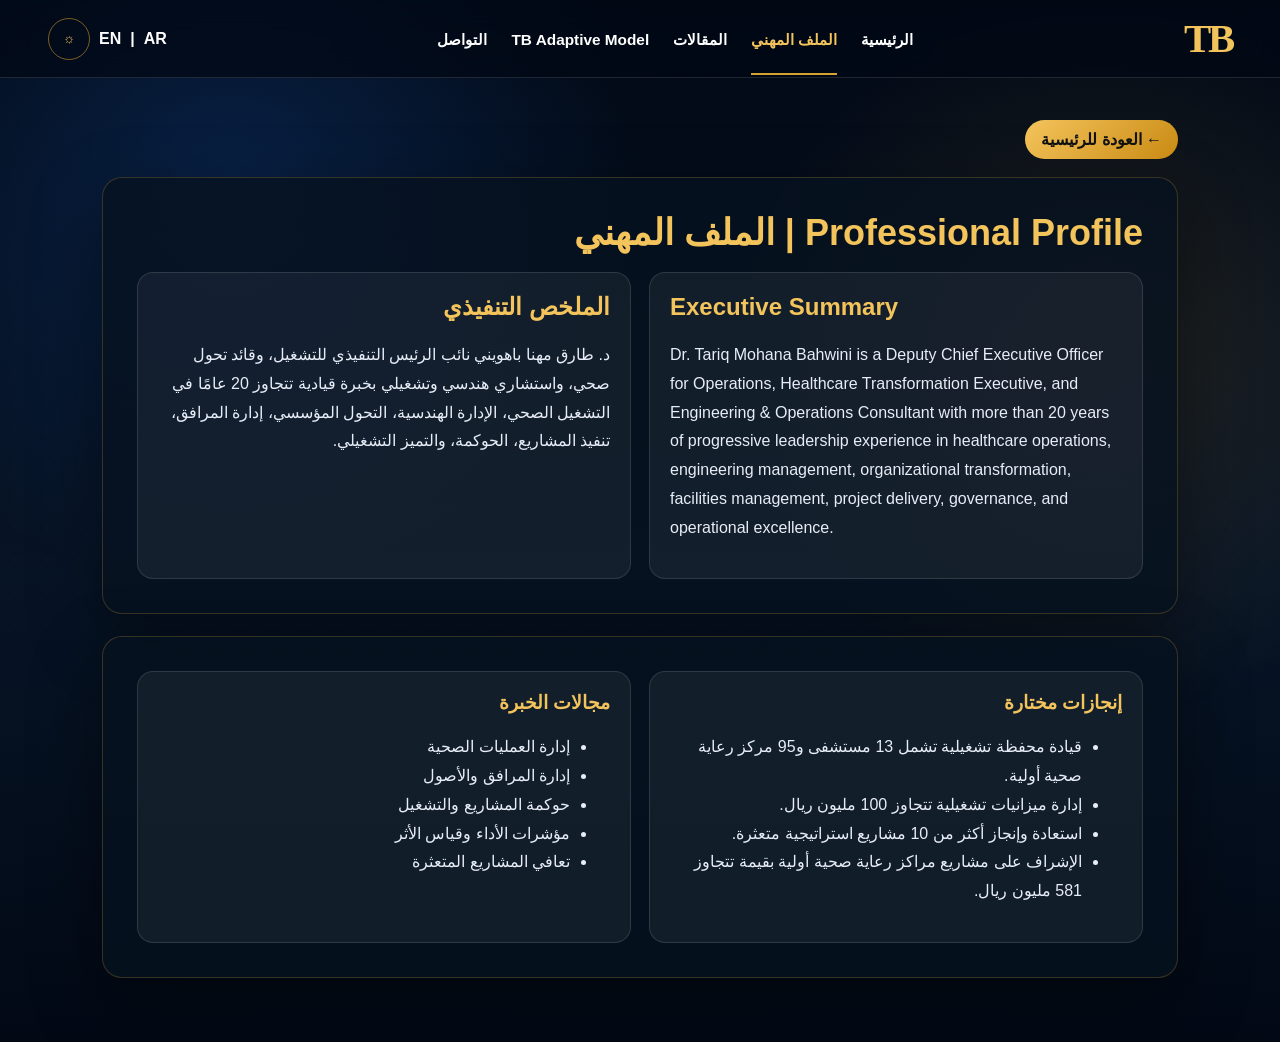
==== about.html @ a779ac72 "Add files via upload" ====
<!DOCTYPE html><html lang="ar" dir="rtl"><head><meta charset="UTF-8"/><meta name="viewport" content="width=device-width, initial-scale=1.0"/><title>Professional Profile | Dr. Tariq Bahwini</title><link rel="stylesheet" href="styles.css"/></head><body><main class="site-shell">
<header class="navbar">
  <a class="logo" href="index.html">TB</a>
  <button class="menu-btn" aria-label="Open Menu">☰</button>
  <nav class="nav-links"><a href="index.html">الرئيسية</a><a class="active" href="about.html">الملف المهني</a><a href="articles.html">المقالات</a><a href="tb-model.html">TB Adaptive Model</a><a href="contact.html">التواصل</a></nav>
  <div class="lang"><span>AR</span><span>|</span><span>EN</span><button>☼</button></div>
</header><section class="inner-page"><a class="back" href="index.html">← العودة للرئيسية</a><div class="inner-card"><h1>Professional Profile | الملف المهني</h1><div class="inner-grid"><div class="info-box" dir="ltr"><h2>Executive Summary</h2><p>Dr. Tariq Mohana Bahwini is a Deputy Chief Executive Officer for Operations, Healthcare Transformation Executive, and Engineering & Operations Consultant with more than 20 years of progressive leadership experience in healthcare operations, engineering management, organizational transformation, facilities management, project delivery, governance, and operational excellence.</p></div><div class="info-box"><h2>الملخص التنفيذي</h2><p>د. طارق مهنا باهويني نائب الرئيس التنفيذي للتشغيل، وقائد تحول صحي، واستشاري هندسي وتشغيلي بخبرة قيادية تتجاوز 20 عامًا في التشغيل الصحي، الإدارة الهندسية، التحول المؤسسي، إدارة المرافق، تنفيذ المشاريع، الحوكمة، والتميز التشغيلي.</p></div></div></div><div class="inner-card"><div class="inner-grid"><div class="info-box"><h3>إنجازات مختارة</h3><ul><li>قيادة محفظة تشغيلية تشمل 13 مستشفى و95 مركز رعاية صحية أولية.</li><li>إدارة ميزانيات تشغيلية تتجاوز 100 مليون ريال.</li><li>استعادة وإنجاز أكثر من 10 مشاريع استراتيجية متعثرة.</li><li>الإشراف على مشاريع مراكز رعاية صحية أولية بقيمة تتجاوز 581 مليون ريال.</li></ul></div><div class="info-box"><h3>مجالات الخبرة</h3><ul><li>إدارة العمليات الصحية</li><li>إدارة المرافق والأصول</li><li>حوكمة المشاريع والتشغيل</li><li>مؤشرات الأداء وقياس الأثر</li><li>تعافي المشاريع المتعثرة</li></ul></div></div></div></section></main><script src="script.js"></script></body></html>
---- styles.css ----
/* themulis.com — Executive homepage + full TB Adaptive Model page | Arabic font: Jannat */
:root{--bg:#020915;--bg2:#071426;--panel:rgba(7,18,32,.80);--panel2:rgba(255,255,255,.055);--gold:#d9a32f;--gold2:#f4c45c;--blue:#0d47a1;--blue2:#2b7cff;--text:#f5f7fb;--muted:#c6d0df;--line:rgba(255,255,255,.12);--goldline:rgba(217,163,47,.55);--shadow:0 24px 70px rgba(0,0,0,.42)}
*{box-sizing:border-box}html{scroll-behavior:smooth}body{margin:0;background:var(--bg);color:var(--text);font-family:"Jannat","Janna LT","Tajawal","Noto Kufi Arabic","Segoe UI",Tahoma,Arial,sans-serif;overflow-x:hidden}a{text-decoration:none;color:inherit}
.site-shell{min-height:100vh;background:radial-gradient(circle at 18% 18%,rgba(21,91,190,.26),transparent 30%),radial-gradient(circle at 86% 34%,rgba(217,163,47,.13),transparent 28%),linear-gradient(180deg,#020915 0%,#071426 55%,#020915 100%);position:relative}.site-shell:before{content:"";position:absolute;inset:0;pointer-events:none;background-image:radial-gradient(rgba(217,163,47,.12) 1px,transparent 1px);background-size:32px 32px;mask-image:linear-gradient(to bottom,transparent 0%,black 55%,transparent 100%);opacity:.45}
.navbar{position:relative;z-index:10;min-height:78px;padding:0 48px;display:grid;grid-template-columns:auto 1fr auto;align-items:center;gap:28px;border-bottom:1px solid var(--line);background:rgba(2,9,21,.72);backdrop-filter:blur(16px)}.logo{color:var(--gold2);font-family:Georgia,"Times New Roman",serif;font-size:2.55rem;font-weight:900;letter-spacing:-.08em}.nav-links{display:flex;justify-content:center;align-items:center;gap:24px}.nav-links a{color:#fff;font-weight:700;font-size:.96rem;padding:28px 0 24px;border-bottom:2px solid transparent}.nav-links a.active,.nav-links a:hover{color:var(--gold2);border-bottom-color:var(--gold)}.lang{display:flex;align-items:center;gap:9px;color:#fff;font-weight:800}.lang button{width:42px;height:42px;border-radius:50%;border:1px solid var(--goldline);color:var(--gold2);background:transparent}.menu-btn{display:none}
.hero{position:relative;z-index:2;max-width:1200px;margin:0 auto;padding:36px 28px 18px;display:grid;grid-template-columns:1fr .9fr;gap:40px;align-items:center;min-height:520px}.hello{display:inline-flex;align-items:center;gap:18px;color:var(--gold2);font-weight:800;margin:0 0 20px}.hello:after{content:"";display:inline-block;width:62px;height:2px;background:var(--gold)}.hero h1{margin:0;color:#fff;font-size:clamp(2rem,3.1vw,3.35rem);line-height:1.28;letter-spacing:-.03em;font-weight:900}.hero h1 span{color:var(--gold2)}.hero-text{max-width:620px;margin:24px 0 0;color:#e9eef7;line-height:1.9;font-size:1.03rem}.hero-actions{display:flex;gap:18px;flex-wrap:wrap;margin-top:34px}.btn{min-height:58px;padding:0 28px;border-radius:999px;display:inline-flex;align-items:center;justify-content:center;gap:14px;font-weight:900}.btn.primary{background:linear-gradient(135deg,#f4c45c,#c98a13);color:#121212;box-shadow:0 18px 42px rgba(217,163,47,.32)}.btn.secondary{border:1px solid var(--gold);background:rgba(0,0,0,.16)}
.portrait-area{position:relative;min-height:500px;display:grid;place-items:center}.orbit{position:absolute;border-radius:50%;pointer-events:none}.orbit-one{width:430px;height:430px;border:3px solid transparent;border-right-color:var(--gold);border-top-color:rgba(217,163,47,.45);transform:rotate(-25deg);filter:drop-shadow(0 0 14px rgba(217,163,47,.5))}.orbit-two{width:370px;height:370px;border:3px solid transparent;border-left-color:var(--blue2);border-bottom-color:rgba(43,124,255,.45);transform:rotate(18deg)}.portrait-card{position:relative;z-index:2;width:380px;height:500px;display:flex;justify-content:center;align-items:flex-end;overflow:hidden}.portrait-card img{max-width:100%;max-height:100%;object-fit:contain;object-position:center bottom;filter:drop-shadow(0 28px 34px rgba(0,0,0,.45))}.portrait-fallback{display:none;width:260px;height:260px;border-radius:50%;border:1px solid var(--goldline);place-items:center;font-family:Georgia,serif;font-size:6rem;color:var(--gold2);background:rgba(255,255,255,.06)}.no-image .portrait-fallback{display:grid}
.stats{position:relative;z-index:3;max-width:1100px;margin:-4px auto 40px;display:grid;grid-template-columns:repeat(4,1fr);gap:0;border:1px solid rgba(255,255,255,.18);border-radius:18px;background:rgba(9,20,35,.78);box-shadow:var(--shadow);overflow:hidden}.stats article{min-height:102px;display:grid;grid-template-columns:50px auto;align-items:center;gap:10px;padding:20px 24px;border-left:1px solid rgba(255,255,255,.12)}.stats article:last-child{border-left:none}.stat-icon{grid-row:span 2;color:var(--gold2);font-size:1.7rem}.stats strong{color:var(--gold2);font-size:2.2rem;line-height:1}.stats p{margin:0;color:#fff;font-size:.9rem}
.section-title{position:relative;z-index:2;text-align:center;padding:26px 20px 18px}.section-title p{color:var(--gold2);font-weight:900;margin:0;display:inline-flex;align-items:center;gap:14px}.section-title p:before,.section-title p:after{content:"";width:34px;height:1px;background:var(--gold)}.section-title h2{margin:14px 0 0;font-size:clamp(1.55rem,2.2vw,2.25rem)}.cards{position:relative;z-index:2;max-width:1100px;margin:0 auto;padding:0 20px 36px;display:grid;grid-template-columns:repeat(4,1fr);gap:18px}.card{min-height:270px;padding:28px 24px;border-radius:16px;background:linear-gradient(145deg,rgba(255,255,255,.06),rgba(255,255,255,.025));border:1px solid rgba(217,163,47,.25);box-shadow:0 18px 48px rgba(0,0,0,.24);transition:.25s ease}.card:hover{transform:translateY(-6px);border-color:var(--gold)}.card-icon{width:72px;height:72px;border-radius:50%;margin:0 auto 22px;display:grid;place-items:center;background:linear-gradient(145deg,#073d99,#0a1b39);color:#fff;font-size:1.8rem;box-shadow:0 10px 24px rgba(0,0,0,.28)}.card-icon.tb{color:var(--gold2);font-family:Georgia,serif;font-weight:900}.card h3{margin:0 0 14px;text-align:center;color:#fff;font-size:1.22rem}.card p{color:#dfe7f2;line-height:1.9;text-align:center;margin:0 0 22px;font-size:.95rem}.card b{color:var(--gold2);display:block;text-align:center}
.quote{position:relative;z-index:2;max-width:1100px;margin:0 auto 38px;padding:26px 34px;border:1px solid var(--gold);border-radius:18px;background:rgba(255,255,255,.045);display:flex;align-items:center;gap:28px}.quote span{color:var(--gold2);font-size:5rem;font-family:Georgia,serif;line-height:1}.quote p{margin:0;font-size:1.3rem;line-height:1.8}
.footer{position:relative;z-index:2;max-width:1100px;margin:0 auto;padding:34px 20px 26px;border-top:1px solid var(--line);display:grid;grid-template-columns:1.2fr 1fr 1fr 1.2fr;gap:34px}.footer-logo{color:var(--gold2);font-family:Georgia,serif;font-size:3rem;font-weight:900;margin-bottom:16px}.footer p,.footer a{color:#dfe7f2;line-height:1.8;display:block;margin:8px 0}.footer h4{margin:0 0 14px;color:#fff}.copyright{position:relative;z-index:2;max-width:1100px;margin:0 auto;padding:18px 20px 28px;text-align:center;border-top:1px solid rgba(255,255,255,.08);color:var(--muted)}
.inner-page{max-width:1120px;margin:0 auto;padding:42px 22px;position:relative;z-index:2}.inner-card{background:var(--panel);border:1px solid rgba(217,163,47,.23);border-radius:20px;padding:34px;box-shadow:var(--shadow);margin-bottom:22px}.inner-card h1{margin:0 0 18px;color:var(--gold2);font-size:2.25rem}.inner-grid{display:grid;grid-template-columns:1fr 1fr;gap:18px}.info-box{background:var(--panel2);border:1px solid rgba(255,255,255,.12);border-radius:16px;padding:20px}.info-box h2,.info-box h3{margin-top:0;color:var(--gold2)}.info-box p,.info-box li{color:#e7edf7;line-height:1.8}.back{display:inline-flex;padding:10px 16px;border-radius:999px;color:#111;background:linear-gradient(135deg,#f4c45c,#c98a13);font-weight:900;margin-bottom:18px}.process{display:grid;grid-template-columns:repeat(5,1fr);gap:12px;margin-top:20px}.process article{background:var(--panel2);border:1px solid rgba(217,163,47,.22);border-radius:16px;padding:16px;text-align:center}.process strong{width:46px;height:46px;display:grid;place-items:center;margin:0 auto 12px;border-radius:50%;color:#111;background:linear-gradient(135deg,#f4c45c,#c98a13)}.article-list{display:grid;grid-template-columns:repeat(3,1fr);gap:18px}.article-list .info-box small{color:var(--gold2);font-weight:900}.badges{display:flex;flex-wrap:wrap;gap:10px}.badge{border:1px solid rgba(217,163,47,.32);border-radius:999px;padding:8px 12px;background:rgba(255,255,255,.05);color:#fff;font-weight:800}
@media(max-width:980px){.navbar{padding:0 20px;grid-template-columns:auto auto}.menu-btn{display:block;border:1px solid var(--line);background:rgba(255,255,255,.05);color:#fff;border-radius:10px;padding:9px 12px;font-size:1.2rem}.nav-links{display:none;position:absolute;top:78px;left:16px;right:16px;background:rgba(2,9,21,.96);border:1px solid var(--line);border-radius:16px;padding:14px}.nav-links.open{display:grid;gap:4px}.nav-links a{padding:14px}.lang{display:none}.hero{grid-template-columns:1fr;text-align:center;padding-top:34px}.hello{justify-content:center}.hero-actions{justify-content:center}.portrait-area{min-height:390px}.portrait-card{width:310px;height:390px}.orbit-one{width:330px;height:330px}.orbit-two{width:285px;height:285px}.stats{grid-template-columns:1fr 1fr;margin:10px 20px 30px}.cards{grid-template-columns:1fr 1fr}.footer{grid-template-columns:1fr 1fr}.inner-grid,.process,.article-list{grid-template-columns:1fr}}
@media(max-width:600px){.hero h1{font-size:2rem}.stats,.cards,.footer{grid-template-columns:1fr}.stats article{border-left:0;border-bottom:1px solid rgba(255,255,255,.12)}.stats article:last-child{border-bottom:0}.quote{margin:0 20px 30px;padding:22px;display:block;text-align:center}.quote span{font-size:3.5rem}.quote p{font-size:1.05rem}.inner-card{padding:22px}}
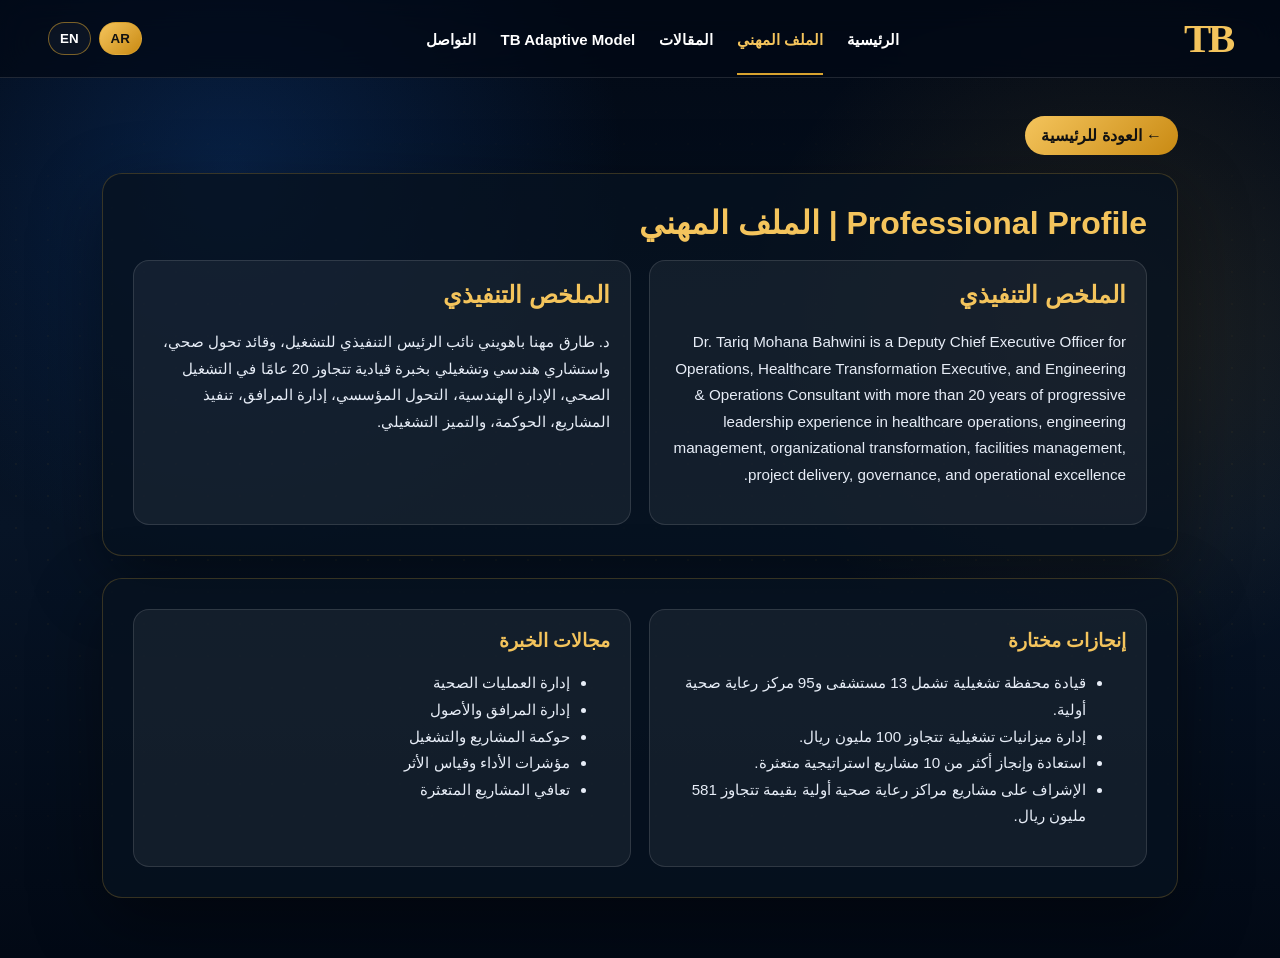
==== commit a825882a: "Add files via upload" ====
--- a/about.html
+++ b/about.html
@@ -2,6 +2,6 @@
 <header class="navbar">
   <a class="logo" href="index.html">TB</a>
   <button class="menu-btn" aria-label="Open Menu">☰</button>
-  <nav class="nav-links"><a href="index.html">الرئيسية</a><a class="active" href="about.html">الملف المهني</a><a href="articles.html">المقالات</a><a href="tb-model.html">TB Adaptive Model</a><a href="contact.html">التواصل</a></nav>
-  <div class="lang"><span>AR</span><span>|</span><span>EN</span><button>☼</button></div>
-</header><section class="inner-page"><a class="back" href="index.html">← العودة للرئيسية</a><div class="inner-card"><h1>Professional Profile | الملف المهني</h1><div class="inner-grid"><div class="info-box" dir="ltr"><h2>Executive Summary</h2><p>Dr. Tariq Mohana Bahwini is a Deputy Chief Executive Officer for Operations, Healthcare Transformation Executive, and Engineering & Operations Consultant with more than 20 years of progressive leadership experience in healthcare operations, engineering management, organizational transformation, facilities management, project delivery, governance, and operational excellence.</p></div><div class="info-box"><h2>الملخص التنفيذي</h2><p>د. طارق مهنا باهويني نائب الرئيس التنفيذي للتشغيل، وقائد تحول صحي، واستشاري هندسي وتشغيلي بخبرة قيادية تتجاوز 20 عامًا في التشغيل الصحي، الإدارة الهندسية، التحول المؤسسي، إدارة المرافق، تنفيذ المشاريع، الحوكمة، والتميز التشغيلي.</p></div></div></div><div class="inner-card"><div class="inner-grid"><div class="info-box"><h3>إنجازات مختارة</h3><ul><li>قيادة محفظة تشغيلية تشمل 13 مستشفى و95 مركز رعاية صحية أولية.</li><li>إدارة ميزانيات تشغيلية تتجاوز 100 مليون ريال.</li><li>استعادة وإنجاز أكثر من 10 مشاريع استراتيجية متعثرة.</li><li>الإشراف على مشاريع مراكز رعاية صحية أولية بقيمة تتجاوز 581 مليون ريال.</li></ul></div><div class="info-box"><h3>مجالات الخبرة</h3><ul><li>إدارة العمليات الصحية</li><li>إدارة المرافق والأصول</li><li>حوكمة المشاريع والتشغيل</li><li>مؤشرات الأداء وقياس الأثر</li><li>تعافي المشاريع المتعثرة</li></ul></div></div></div></section></main><script src="script.js"></script></body></html>+  <nav class="nav-links"><a  href="index.html" data-i18n="navHome"></a><a class=active href="about.html" data-i18n="navProfile"></a><a  href="articles.html" data-i18n="navArticles"></a><a  href="tb-model.html" data-i18n="navModel"></a><a  href="contact.html" data-i18n="navContact"></a></nav>
+  <div class="lang"><button data-lang-btn="ar">AR</button><button data-lang-btn="en">EN</button></div>
+</header><section class="inner-page"><a class="back" href="index.html" data-i18n="back"></a><div class="inner-card"><h1 data-i18n="profH1"></h1><div class="inner-grid"><div class="info-box"><h2 data-i18n="execSummary"></h2><p data-i18n="execEn"></p></div><div class="info-box"><h2 data-i18n="execSummary"></h2><p data-i18n="execAr"></p></div></div></div><div class="inner-card"><div class="inner-grid"><div class="info-box"><h3 data-i18n="achievements"></h3><ul data-i18n="achList"></ul></div><div class="info-box"><h3 data-i18n="expertise"></h3><ul data-i18n="expList"></ul></div></div></div></section></main><script src="script.js"></script></body></html>
--- a/styles.css
+++ b/styles.css
@@ -1,14 +1,96 @@
-/* themulis.com — Executive homepage + full TB Adaptive Model page | Arabic font: Jannat */
-:root{--bg:#020915;--bg2:#071426;--panel:rgba(7,18,32,.80);--panel2:rgba(255,255,255,.055);--gold:#d9a32f;--gold2:#f4c45c;--blue:#0d47a1;--blue2:#2b7cff;--text:#f5f7fb;--muted:#c6d0df;--line:rgba(255,255,255,.12);--goldline:rgba(217,163,47,.55);--shadow:0 24px 70px rgba(0,0,0,.42)}
-*{box-sizing:border-box}html{scroll-behavior:smooth}body{margin:0;background:var(--bg);color:var(--text);font-family:"Jannat","Janna LT","Tajawal","Noto Kufi Arabic","Segoe UI",Tahoma,Arial,sans-serif;overflow-x:hidden}a{text-decoration:none;color:inherit}
-.site-shell{min-height:100vh;background:radial-gradient(circle at 18% 18%,rgba(21,91,190,.26),transparent 30%),radial-gradient(circle at 86% 34%,rgba(217,163,47,.13),transparent 28%),linear-gradient(180deg,#020915 0%,#071426 55%,#020915 100%);position:relative}.site-shell:before{content:"";position:absolute;inset:0;pointer-events:none;background-image:radial-gradient(rgba(217,163,47,.12) 1px,transparent 1px);background-size:32px 32px;mask-image:linear-gradient(to bottom,transparent 0%,black 55%,transparent 100%);opacity:.45}
-.navbar{position:relative;z-index:10;min-height:78px;padding:0 48px;display:grid;grid-template-columns:auto 1fr auto;align-items:center;gap:28px;border-bottom:1px solid var(--line);background:rgba(2,9,21,.72);backdrop-filter:blur(16px)}.logo{color:var(--gold2);font-family:Georgia,"Times New Roman",serif;font-size:2.55rem;font-weight:900;letter-spacing:-.08em}.nav-links{display:flex;justify-content:center;align-items:center;gap:24px}.nav-links a{color:#fff;font-weight:700;font-size:.96rem;padding:28px 0 24px;border-bottom:2px solid transparent}.nav-links a.active,.nav-links a:hover{color:var(--gold2);border-bottom-color:var(--gold)}.lang{display:flex;align-items:center;gap:9px;color:#fff;font-weight:800}.lang button{width:42px;height:42px;border-radius:50%;border:1px solid var(--goldline);color:var(--gold2);background:transparent}.menu-btn{display:none}
-.hero{position:relative;z-index:2;max-width:1200px;margin:0 auto;padding:36px 28px 18px;display:grid;grid-template-columns:1fr .9fr;gap:40px;align-items:center;min-height:520px}.hello{display:inline-flex;align-items:center;gap:18px;color:var(--gold2);font-weight:800;margin:0 0 20px}.hello:after{content:"";display:inline-block;width:62px;height:2px;background:var(--gold)}.hero h1{margin:0;color:#fff;font-size:clamp(2rem,3.1vw,3.35rem);line-height:1.28;letter-spacing:-.03em;font-weight:900}.hero h1 span{color:var(--gold2)}.hero-text{max-width:620px;margin:24px 0 0;color:#e9eef7;line-height:1.9;font-size:1.03rem}.hero-actions{display:flex;gap:18px;flex-wrap:wrap;margin-top:34px}.btn{min-height:58px;padding:0 28px;border-radius:999px;display:inline-flex;align-items:center;justify-content:center;gap:14px;font-weight:900}.btn.primary{background:linear-gradient(135deg,#f4c45c,#c98a13);color:#121212;box-shadow:0 18px 42px rgba(217,163,47,.32)}.btn.secondary{border:1px solid var(--gold);background:rgba(0,0,0,.16)}
-.portrait-area{position:relative;min-height:500px;display:grid;place-items:center}.orbit{position:absolute;border-radius:50%;pointer-events:none}.orbit-one{width:430px;height:430px;border:3px solid transparent;border-right-color:var(--gold);border-top-color:rgba(217,163,47,.45);transform:rotate(-25deg);filter:drop-shadow(0 0 14px rgba(217,163,47,.5))}.orbit-two{width:370px;height:370px;border:3px solid transparent;border-left-color:var(--blue2);border-bottom-color:rgba(43,124,255,.45);transform:rotate(18deg)}.portrait-card{position:relative;z-index:2;width:380px;height:500px;display:flex;justify-content:center;align-items:flex-end;overflow:hidden}.portrait-card img{max-width:100%;max-height:100%;object-fit:contain;object-position:center bottom;filter:drop-shadow(0 28px 34px rgba(0,0,0,.45))}.portrait-fallback{display:none;width:260px;height:260px;border-radius:50%;border:1px solid var(--goldline);place-items:center;font-family:Georgia,serif;font-size:6rem;color:var(--gold2);background:rgba(255,255,255,.06)}.no-image .portrait-fallback{display:grid}
-.stats{position:relative;z-index:3;max-width:1100px;margin:-4px auto 40px;display:grid;grid-template-columns:repeat(4,1fr);gap:0;border:1px solid rgba(255,255,255,.18);border-radius:18px;background:rgba(9,20,35,.78);box-shadow:var(--shadow);overflow:hidden}.stats article{min-height:102px;display:grid;grid-template-columns:50px auto;align-items:center;gap:10px;padding:20px 24px;border-left:1px solid rgba(255,255,255,.12)}.stats article:last-child{border-left:none}.stat-icon{grid-row:span 2;color:var(--gold2);font-size:1.7rem}.stats strong{color:var(--gold2);font-size:2.2rem;line-height:1}.stats p{margin:0;color:#fff;font-size:.9rem}
-.section-title{position:relative;z-index:2;text-align:center;padding:26px 20px 18px}.section-title p{color:var(--gold2);font-weight:900;margin:0;display:inline-flex;align-items:center;gap:14px}.section-title p:before,.section-title p:after{content:"";width:34px;height:1px;background:var(--gold)}.section-title h2{margin:14px 0 0;font-size:clamp(1.55rem,2.2vw,2.25rem)}.cards{position:relative;z-index:2;max-width:1100px;margin:0 auto;padding:0 20px 36px;display:grid;grid-template-columns:repeat(4,1fr);gap:18px}.card{min-height:270px;padding:28px 24px;border-radius:16px;background:linear-gradient(145deg,rgba(255,255,255,.06),rgba(255,255,255,.025));border:1px solid rgba(217,163,47,.25);box-shadow:0 18px 48px rgba(0,0,0,.24);transition:.25s ease}.card:hover{transform:translateY(-6px);border-color:var(--gold)}.card-icon{width:72px;height:72px;border-radius:50%;margin:0 auto 22px;display:grid;place-items:center;background:linear-gradient(145deg,#073d99,#0a1b39);color:#fff;font-size:1.8rem;box-shadow:0 10px 24px rgba(0,0,0,.28)}.card-icon.tb{color:var(--gold2);font-family:Georgia,serif;font-weight:900}.card h3{margin:0 0 14px;text-align:center;color:#fff;font-size:1.22rem}.card p{color:#dfe7f2;line-height:1.9;text-align:center;margin:0 0 22px;font-size:.95rem}.card b{color:var(--gold2);display:block;text-align:center}
-.quote{position:relative;z-index:2;max-width:1100px;margin:0 auto 38px;padding:26px 34px;border:1px solid var(--gold);border-radius:18px;background:rgba(255,255,255,.045);display:flex;align-items:center;gap:28px}.quote span{color:var(--gold2);font-size:5rem;font-family:Georgia,serif;line-height:1}.quote p{margin:0;font-size:1.3rem;line-height:1.8}
-.footer{position:relative;z-index:2;max-width:1100px;margin:0 auto;padding:34px 20px 26px;border-top:1px solid var(--line);display:grid;grid-template-columns:1.2fr 1fr 1fr 1.2fr;gap:34px}.footer-logo{color:var(--gold2);font-family:Georgia,serif;font-size:3rem;font-weight:900;margin-bottom:16px}.footer p,.footer a{color:#dfe7f2;line-height:1.8;display:block;margin:8px 0}.footer h4{margin:0 0 14px;color:#fff}.copyright{position:relative;z-index:2;max-width:1100px;margin:0 auto;padding:18px 20px 28px;text-align:center;border-top:1px solid rgba(255,255,255,.08);color:var(--muted)}
-.inner-page{max-width:1120px;margin:0 auto;padding:42px 22px;position:relative;z-index:2}.inner-card{background:var(--panel);border:1px solid rgba(217,163,47,.23);border-radius:20px;padding:34px;box-shadow:var(--shadow);margin-bottom:22px}.inner-card h1{margin:0 0 18px;color:var(--gold2);font-size:2.25rem}.inner-grid{display:grid;grid-template-columns:1fr 1fr;gap:18px}.info-box{background:var(--panel2);border:1px solid rgba(255,255,255,.12);border-radius:16px;padding:20px}.info-box h2,.info-box h3{margin-top:0;color:var(--gold2)}.info-box p,.info-box li{color:#e7edf7;line-height:1.8}.back{display:inline-flex;padding:10px 16px;border-radius:999px;color:#111;background:linear-gradient(135deg,#f4c45c,#c98a13);font-weight:900;margin-bottom:18px}.process{display:grid;grid-template-columns:repeat(5,1fr);gap:12px;margin-top:20px}.process article{background:var(--panel2);border:1px solid rgba(217,163,47,.22);border-radius:16px;padding:16px;text-align:center}.process strong{width:46px;height:46px;display:grid;place-items:center;margin:0 auto 12px;border-radius:50%;color:#111;background:linear-gradient(135deg,#f4c45c,#c98a13)}.article-list{display:grid;grid-template-columns:repeat(3,1fr);gap:18px}.article-list .info-box small{color:var(--gold2);font-weight:900}.badges{display:flex;flex-wrap:wrap;gap:10px}.badge{border:1px solid rgba(217,163,47,.32);border-radius:999px;padding:8px 12px;background:rgba(255,255,255,.05);color:#fff;font-weight:800}
-@media(max-width:980px){.navbar{padding:0 20px;grid-template-columns:auto auto}.menu-btn{display:block;border:1px solid var(--line);background:rgba(255,255,255,.05);color:#fff;border-radius:10px;padding:9px 12px;font-size:1.2rem}.nav-links{display:none;position:absolute;top:78px;left:16px;right:16px;background:rgba(2,9,21,.96);border:1px solid var(--line);border-radius:16px;padding:14px}.nav-links.open{display:grid;gap:4px}.nav-links a{padding:14px}.lang{display:none}.hero{grid-template-columns:1fr;text-align:center;padding-top:34px}.hello{justify-content:center}.hero-actions{justify-content:center}.portrait-area{min-height:390px}.portrait-card{width:310px;height:390px}.orbit-one{width:330px;height:330px}.orbit-two{width:285px;height:285px}.stats{grid-template-columns:1fr 1fr;margin:10px 20px 30px}.cards{grid-template-columns:1fr 1fr}.footer{grid-template-columns:1fr 1fr}.inner-grid,.process,.article-list{grid-template-columns:1fr}}
-@media(max-width:600px){.hero h1{font-size:2rem}.stats,.cards,.footer{grid-template-columns:1fr}.stats article{border-left:0;border-bottom:1px solid rgba(255,255,255,.12)}.stats article:last-child{border-bottom:0}.quote{margin:0 20px 30px;padding:22px;display:block;text-align:center}.quote span{font-size:3.5rem}.quote p{font-size:1.05rem}.inner-card{padding:22px}}
+/* themulis.com — Bilingual Executive Website | Arabic font preference: Jannat */
+:root{
+  --bg:#020915;--bg2:#071426;--panel:rgba(7,18,32,.80);--panel2:rgba(255,255,255,.055);
+  --gold:#d9a32f;--gold2:#f4c45c;--blue:#0d47a1;--blue2:#2b7cff;
+  --text:#f5f7fb;--muted:#c6d0df;--line:rgba(255,255,255,.12);
+  --goldline:rgba(217,163,47,.55);--shadow:0 24px 70px rgba(0,0,0,.42);
+}
+*{box-sizing:border-box}
+html{scroll-behavior:smooth}
+body{
+  margin:0;background:var(--bg);color:var(--text);
+  font-family:"Jannat","Janna LT","Tajawal","Noto Kufi Arabic","Segoe UI",Tahoma,Arial,sans-serif;
+  overflow-x:hidden;
+}
+html[lang="en"] body{font-family:"Inter","Segoe UI",Arial,sans-serif}
+html[dir="ltr"] .rtl-only{display:none}
+html[dir="rtl"] .ltr-only{display:none}
+a{text-decoration:none;color:inherit}
+.site-shell{
+  min-height:100vh;
+  background:
+    radial-gradient(circle at 18% 18%,rgba(21,91,190,.26),transparent 30%),
+    radial-gradient(circle at 86% 34%,rgba(217,163,47,.13),transparent 28%),
+    linear-gradient(180deg,#020915 0%,#071426 55%,#020915 100%);
+  position:relative;
+}
+.site-shell:before{
+  content:"";position:absolute;inset:0;pointer-events:none;
+  background-image:radial-gradient(rgba(217,163,47,.12) 1px,transparent 1px);
+  background-size:32px 32px;mask-image:linear-gradient(to bottom,transparent 0%,black 55%,transparent 100%);opacity:.45
+}
+.navbar{
+  position:relative;z-index:10;min-height:78px;padding:0 48px;display:grid;
+  grid-template-columns:auto 1fr auto;align-items:center;gap:28px;border-bottom:1px solid var(--line);
+  background:rgba(2,9,21,.72);backdrop-filter:blur(16px)
+}
+.logo{color:var(--gold2);font-family:Georgia,"Times New Roman",serif;font-size:2.55rem;font-weight:900;letter-spacing:-.08em}
+.nav-links{display:flex;justify-content:center;align-items:center;gap:24px}
+.nav-links a{color:#fff;font-weight:700;font-size:.94rem;padding:28px 0 24px;border-bottom:2px solid transparent}
+.nav-links a.active,.nav-links a:hover{color:var(--gold2);border-bottom-color:var(--gold)}
+.lang{display:flex;align-items:center;gap:8px;color:#fff;font-weight:900}
+.lang button{
+  border:1px solid var(--goldline);background:rgba(255,255,255,.04);color:#fff;border-radius:999px;
+  padding:8px 11px;cursor:pointer;font-weight:900
+}
+.lang button.active{background:linear-gradient(135deg,#f4c45c,#c98a13);color:#111}
+.menu-btn{display:none}
+.hero{
+  position:relative;z-index:2;max-width:1200px;margin:0 auto;padding:34px 28px 16px;
+  display:grid;grid-template-columns:1fr .9fr;gap:38px;align-items:center;min-height:500px
+}
+.hello{display:inline-flex;align-items:center;gap:18px;color:var(--gold2);font-weight:800;margin:0 0 18px}
+.hello:after{content:"";display:inline-block;width:62px;height:2px;background:var(--gold)}
+.hero h1{margin:0;color:#fff;font-size:clamp(1.65rem,2.25vw,2.55rem);line-height:1.35;letter-spacing:-.02em;font-weight:900}
+.hero h1 span{color:var(--gold2)}
+.hero-text{max-width:620px;margin:20px 0 0;color:#e9eef7;line-height:1.85;font-size:.98rem}
+.hero-actions{display:flex;gap:16px;flex-wrap:wrap;margin-top:28px}
+.btn{min-height:52px;padding:0 24px;border-radius:999px;display:inline-flex;align-items:center;justify-content:center;gap:12px;font-weight:900}
+.btn.primary{background:linear-gradient(135deg,#f4c45c,#c98a13);color:#121212;box-shadow:0 18px 42px rgba(217,163,47,.32)}
+.btn.secondary{border:1px solid var(--gold);background:rgba(0,0,0,.16)}
+.portrait-area{position:relative;min-height:470px;display:grid;place-items:center;isolation:isolate}
+.portrait-area:before{
+  content:"";position:absolute;width:430px;height:430px;border-radius:50%;
+  background:radial-gradient(circle,rgba(43,124,255,.28) 0%,rgba(217,163,47,.16) 45%,transparent 75%);
+  filter:blur(34px);z-index:-3
+}
+.orbit{position:absolute;border-radius:50%;pointer-events:none}
+.orbit-one{width:405px;height:405px;border:3px solid transparent;border-right-color:var(--gold);border-top-color:rgba(217,163,47,.45);transform:rotate(-25deg);filter:drop-shadow(0 0 14px rgba(217,163,47,.5))}
+.orbit-two{width:350px;height:350px;border:3px solid transparent;border-left-color:var(--blue2);border-bottom-color:rgba(43,124,255,.45);transform:rotate(18deg)}
+.portrait-card{position:relative;z-index:2;width:360px;height:470px;display:flex;justify-content:center;align-items:flex-end;overflow:visible}
+.portrait-card:after{
+  content:"";position:absolute;bottom:20px;width:72%;height:18px;background:rgba(0,0,0,.45);filter:blur(16px);border-radius:50%;z-index:-1
+}
+.portrait-card img{max-width:100%;max-height:100%;object-fit:contain;object-position:center bottom;filter:drop-shadow(0 28px 34px rgba(0,0,0,.45))}
+.portrait-fallback{display:none;width:250px;height:250px;border-radius:50%;border:1px solid var(--goldline);place-items:center;font-family:Georgia,serif;font-size:6rem;color:var(--gold2);background:rgba(255,255,255,.06)}
+.no-image .portrait-fallback{display:grid}
+.stats{position:relative;z-index:3;max-width:1100px;margin:-4px auto 34px;display:grid;grid-template-columns:repeat(4,1fr);gap:0;border:1px solid rgba(255,255,255,.18);border-radius:18px;background:rgba(9,20,35,.78);box-shadow:var(--shadow);overflow:hidden}
+.stats article{min-height:94px;display:grid;grid-template-columns:48px auto;align-items:center;gap:10px;padding:18px 22px;border-inline-start:1px solid rgba(255,255,255,.12)}
+.stats article:first-child{border-inline-start:none}.stat-icon{grid-row:span 2;color:var(--gold2);font-size:1.55rem}.stats strong{color:var(--gold2);font-size:2rem;line-height:1}.stats p{margin:0;color:#fff;font-size:.86rem}
+.section-title{position:relative;z-index:2;text-align:center;padding:20px 20px 16px}.section-title p{color:var(--gold2);font-weight:900;margin:0;display:inline-flex;align-items:center;gap:14px}.section-title p:before,.section-title p:after{content:"";width:34px;height:1px;background:var(--gold)}.section-title h2{margin:12px 0 0;font-size:clamp(1.35rem,1.85vw,1.9rem)}
+.cards{position:relative;z-index:2;max-width:1100px;margin:0 auto;padding:0 20px 32px;display:grid;grid-template-columns:repeat(4,1fr);gap:16px}
+.card{min-height:238px;padding:22px 20px;border-radius:16px;background:linear-gradient(145deg,rgba(255,255,255,.06),rgba(255,255,255,.025));border:1px solid rgba(217,163,47,.25);box-shadow:0 18px 48px rgba(0,0,0,.24);transition:.25s ease}
+.card:hover{transform:translateY(-5px);border-color:var(--gold)}
+.card-icon{width:62px;height:62px;border-radius:50%;margin:0 auto 18px;display:grid;place-items:center;background:linear-gradient(145deg,#073d99,#0a1b39);color:#fff;font-size:1.55rem;box-shadow:0 10px 24px rgba(0,0,0,.28)}
+.card-icon.tb{color:var(--gold2);font-family:Georgia,serif;font-weight:900}
+.card h3{margin:0 0 12px;text-align:center;color:#fff;font-size:1.08rem}
+.card p{color:#dfe7f2;line-height:1.75;text-align:center;margin:0 0 18px;font-size:.88rem}
+.card b{color:var(--gold2);display:block;text-align:center;font-size:.9rem}
+.quote{position:relative;z-index:2;max-width:1100px;margin:0 auto 34px;padding:22px 30px;border:1px solid var(--gold);border-radius:18px;background:rgba(255,255,255,.045);display:flex;align-items:center;gap:24px}.quote span{color:var(--gold2);font-size:4rem;font-family:Georgia,serif;line-height:1}.quote p{margin:0;font-size:1.1rem;line-height:1.75}
+.footer{position:relative;z-index:2;max-width:1100px;margin:0 auto;padding:30px 20px 24px;border-top:1px solid var(--line);display:grid;grid-template-columns:1.2fr 1fr 1fr 1.2fr;gap:30px}.footer-logo{color:var(--gold2);font-family:Georgia,serif;font-size:2.6rem;font-weight:900;margin-bottom:14px}.footer p,.footer a{color:#dfe7f2;line-height:1.75;display:block;margin:7px 0;font-size:.92rem}.footer h4{margin:0 0 12px;color:#fff}.copyright{position:relative;z-index:2;max-width:1100px;margin:0 auto;padding:16px 20px 26px;text-align:center;border-top:1px solid rgba(255,255,255,.08);color:var(--muted);font-size:.9rem}
+.inner-page{max-width:1120px;margin:0 auto;padding:38px 22px;position:relative;z-index:2}.inner-card{background:var(--panel);border:1px solid rgba(217,163,47,.23);border-radius:20px;padding:30px;box-shadow:var(--shadow);margin-bottom:22px}.inner-card h1{margin:0 0 18px;color:var(--gold2);font-size:2rem}
+.inner-grid{display:grid;grid-template-columns:1fr 1fr;gap:18px}.info-box{background:var(--panel2);border:1px solid rgba(255,255,255,.12);border-radius:16px;padding:20px}.info-box h2,.info-box h3{margin-top:0;color:var(--gold2)}.info-box p,.info-box li{color:#e7edf7;line-height:1.75;font-size:.95rem}.back{display:inline-flex;padding:10px 16px;border-radius:999px;color:#111;background:linear-gradient(135deg,#f4c45c,#c98a13);font-weight:900;margin-bottom:18px}
+.process{display:grid;grid-template-columns:repeat(5,1fr);gap:12px;margin-top:20px}.process article{background:var(--panel2);border:1px solid rgba(217,163,47,.22);border-radius:16px;padding:16px;text-align:center}.process strong{width:46px;height:46px;display:grid;place-items:center;margin:0 auto 12px;border-radius:50%;color:#111;background:linear-gradient(135deg,#f4c45c,#c98a13)}
+.article-list{display:grid;grid-template-columns:repeat(3,1fr);gap:18px}.article-list .info-box small{color:var(--gold2);font-weight:900}.badges{display:flex;flex-wrap:wrap;gap:10px}.badge{border:1px solid rgba(217,163,47,.32);border-radius:999px;padding:8px 12px;background:rgba(255,255,255,.05);color:#fff;font-weight:800}
+@media(max-width:980px){.navbar{padding:0 20px;grid-template-columns:auto auto}.menu-btn{display:block;border:1px solid var(--line);background:rgba(255,255,255,.05);color:#fff;border-radius:10px;padding:9px 12px;font-size:1.2rem}.nav-links{display:none;position:absolute;top:78px;left:16px;right:16px;background:rgba(2,9,21,.96);border:1px solid var(--line);border-radius:16px;padding:14px}.nav-links.open{display:grid;gap:4px}.nav-links a{padding:14px}.lang{position:absolute;inset-inline-end:74px}.hero{grid-template-columns:1fr;text-align:center;padding-top:30px}.hello{justify-content:center}.hero-actions{justify-content:center}.portrait-area{min-height:370px}.portrait-card{width:300px;height:370px}.orbit-one{width:315px;height:315px}.orbit-two{width:275px;height:275px}.stats{grid-template-columns:1fr 1fr;margin:10px 20px 30px}.cards{grid-template-columns:1fr 1fr}.footer{grid-template-columns:1fr 1fr}.inner-grid,.process,.article-list{grid-template-columns:1fr}}
+@media(max-width:600px){.hero h1{font-size:1.75rem}.hero-text{font-size:.92rem}.stats,.cards,.footer{grid-template-columns:1fr}.stats article{border-inline-start:0;border-bottom:1px solid rgba(255,255,255,.12)}.stats article:last-child{border-bottom:0}.quote{margin:0 20px 30px;padding:20px;display:block;text-align:center}.quote span{font-size:3rem}.quote p{font-size:1rem}.inner-card{padding:22px}.lang{display:none}}
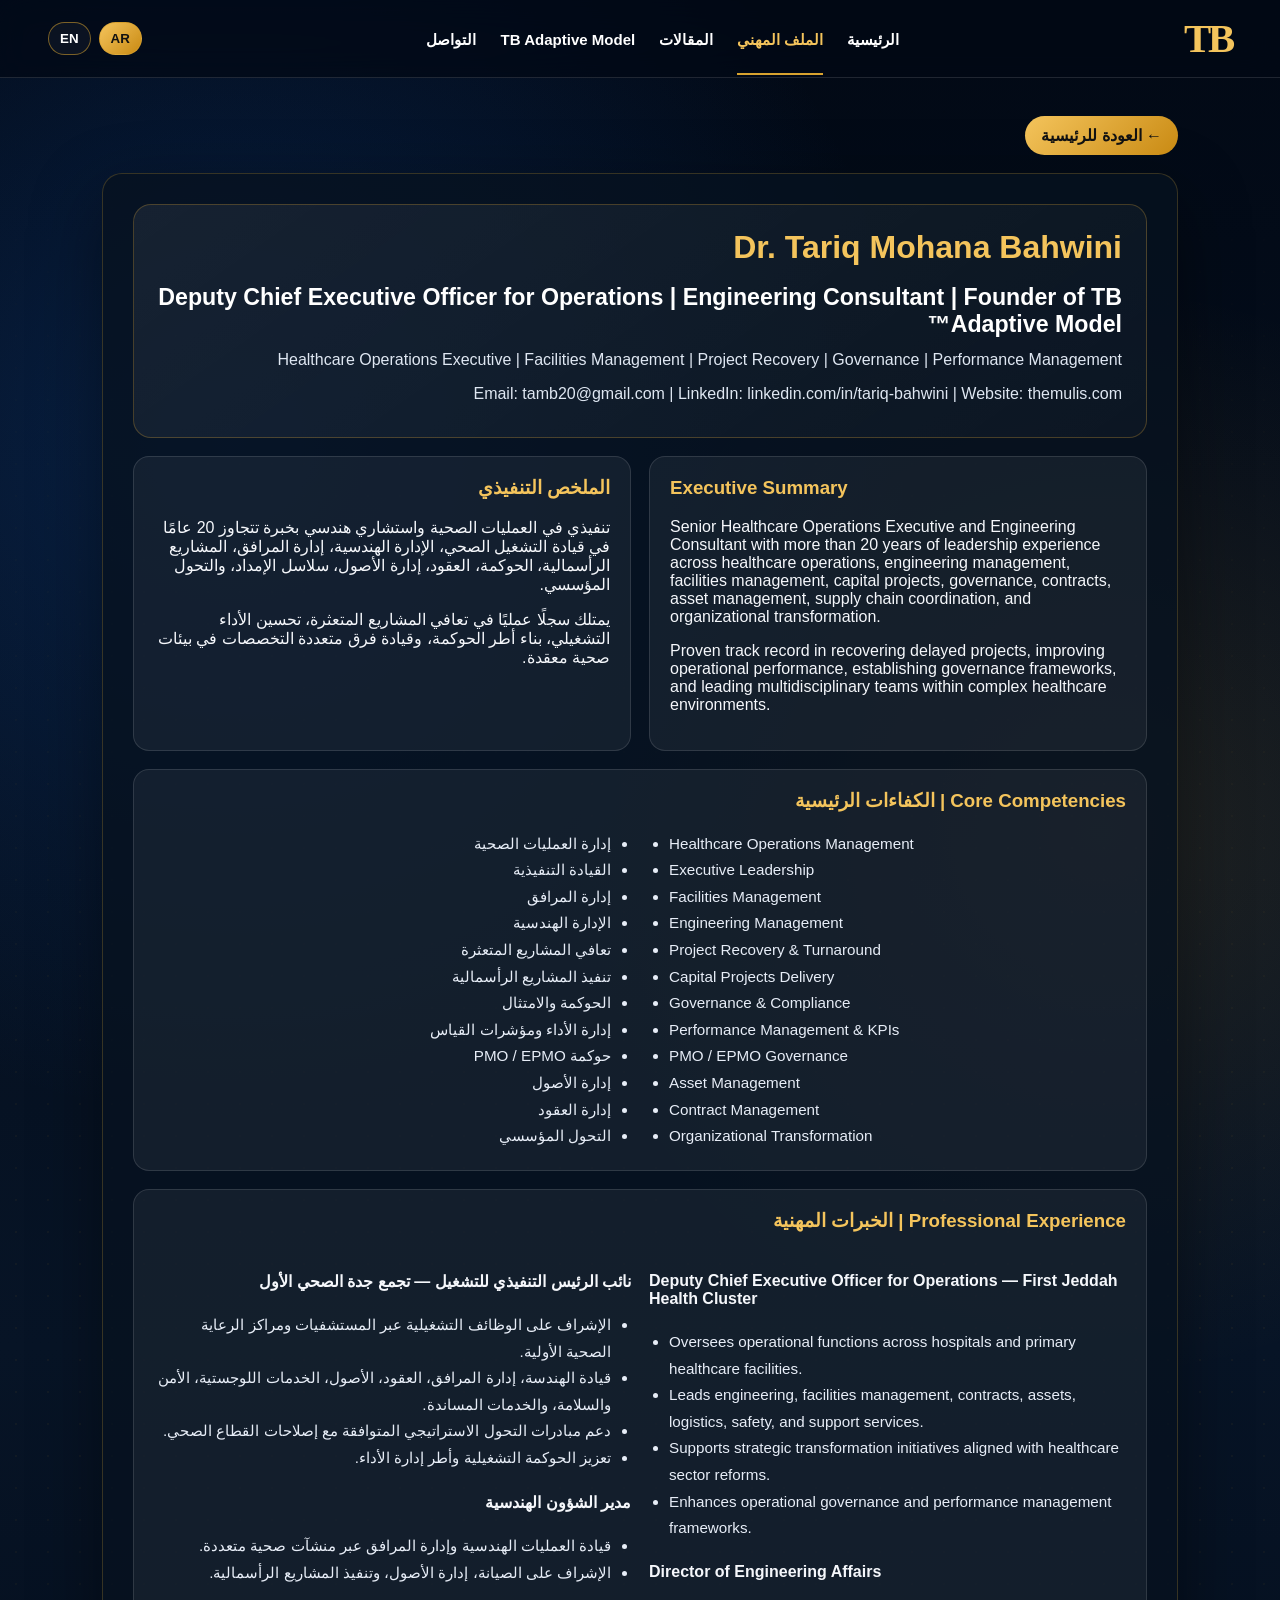
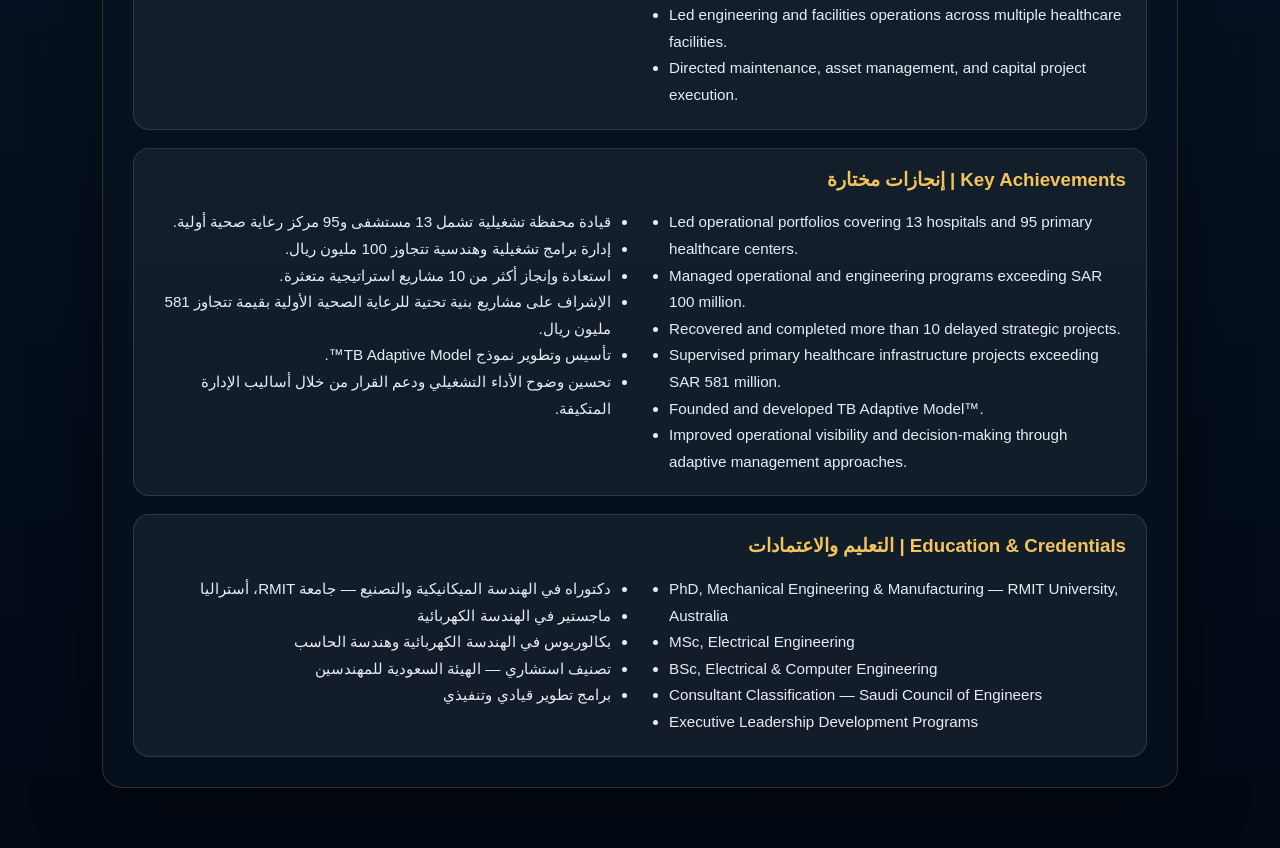
==== commit b125afeb: "Add files via upload" ====
--- a/about.html
+++ b/about.html
@@ -1,7 +1,163 @@
-<!DOCTYPE html><html lang="ar" dir="rtl"><head><meta charset="UTF-8"/><meta name="viewport" content="width=device-width, initial-scale=1.0"/><title>Professional Profile | Dr. Tariq Bahwini</title><link rel="stylesheet" href="styles.css"/></head><body><main class="site-shell">
+<!DOCTYPE html>
+<html lang="ar" dir="rtl">
+<head>
+  <meta charset="UTF-8"/>
+  <meta name="viewport" content="width=device-width, initial-scale=1.0"/>
+  <title>Professional Profile | Dr. Tariq Bahwini</title>
+  <link rel="stylesheet" href="styles.css"/>
+</head>
+<body>
+<main class="site-shell">
 <header class="navbar">
   <a class="logo" href="index.html">TB</a>
   <button class="menu-btn" aria-label="Open Menu">☰</button>
-  <nav class="nav-links"><a  href="index.html" data-i18n="navHome"></a><a class=active href="about.html" data-i18n="navProfile"></a><a  href="articles.html" data-i18n="navArticles"></a><a  href="tb-model.html" data-i18n="navModel"></a><a  href="contact.html" data-i18n="navContact"></a></nav>
+  <nav class="nav-links">
+    <a href="index.html" data-i18n="navHome"></a>
+    <a class="active" href="about.html" data-i18n="navProfile"></a>
+    <a href="articles.html" data-i18n="navArticles"></a>
+    <a href="tb-model.html" data-i18n="navModel"></a>
+    <a href="contact.html" data-i18n="navContact"></a>
+  </nav>
   <div class="lang"><button data-lang-btn="ar">AR</button><button data-lang-btn="en">EN</button></div>
-</header><section class="inner-page"><a class="back" href="index.html" data-i18n="back"></a><div class="inner-card"><h1 data-i18n="profH1"></h1><div class="inner-grid"><div class="info-box"><h2 data-i18n="execSummary"></h2><p data-i18n="execEn"></p></div><div class="info-box"><h2 data-i18n="execSummary"></h2><p data-i18n="execAr"></p></div></div></div><div class="inner-card"><div class="inner-grid"><div class="info-box"><h3 data-i18n="achievements"></h3><ul data-i18n="achList"></ul></div><div class="info-box"><h3 data-i18n="expertise"></h3><ul data-i18n="expList"></ul></div></div></div></section></main><script src="script.js"></script></body></html>+</header>
+
+<section class="inner-page">
+  <a class="back" href="index.html" data-i18n="back"></a>
+
+  <div class="inner-card ats-profile">
+    <div class="ats-header">
+      <h1>Dr. Tariq Mohana Bahwini</h1>
+      <h2>Deputy Chief Executive Officer for Operations | Engineering Consultant | Founder of TB Adaptive Model™</h2>
+      <p>Healthcare Operations Executive | Facilities Management | Project Recovery | Governance | Performance Management</p>
+      <p>Email: <a href="mailto:tamb20@gmail.com">tamb20@gmail.com</a> | LinkedIn: <a href="https://www.linkedin.com/in/tariq-bahwini" target="_blank">linkedin.com/in/tariq-bahwini</a> | Website: <a href="https://themulis.com">themulis.com</a></p>
+    </div>
+
+    <div class="ats-columns">
+      <section class="ats-section" dir="ltr">
+        <h3>Executive Summary</h3>
+        <p>Senior Healthcare Operations Executive and Engineering Consultant with more than 20 years of leadership experience across healthcare operations, engineering management, facilities management, capital projects, governance, contracts, asset management, supply chain coordination, and organizational transformation.</p>
+        <p>Proven track record in recovering delayed projects, improving operational performance, establishing governance frameworks, and leading multidisciplinary teams within complex healthcare environments.</p>
+      </section>
+
+      <section class="ats-section">
+        <h3>الملخص التنفيذي</h3>
+        <p>تنفيذي في العمليات الصحية واستشاري هندسي بخبرة تتجاوز 20 عامًا في قيادة التشغيل الصحي، الإدارة الهندسية، إدارة المرافق، المشاريع الرأسمالية، الحوكمة، العقود، إدارة الأصول، سلاسل الإمداد، والتحول المؤسسي.</p>
+        <p>يمتلك سجلًا عمليًا في تعافي المشاريع المتعثرة، تحسين الأداء التشغيلي، بناء أطر الحوكمة، وقيادة فرق متعددة التخصصات في بيئات صحية معقدة.</p>
+      </section>
+    </div>
+
+    <section class="ats-section">
+      <h3>Core Competencies | الكفاءات الرئيسية</h3>
+      <div class="ats-columns">
+        <ul dir="ltr">
+          <li>Healthcare Operations Management</li>
+          <li>Executive Leadership</li>
+          <li>Facilities Management</li>
+          <li>Engineering Management</li>
+          <li>Project Recovery & Turnaround</li>
+          <li>Capital Projects Delivery</li>
+          <li>Governance & Compliance</li>
+          <li>Performance Management & KPIs</li>
+          <li>PMO / EPMO Governance</li>
+          <li>Asset Management</li>
+          <li>Contract Management</li>
+          <li>Organizational Transformation</li>
+        </ul>
+        <ul>
+          <li>إدارة العمليات الصحية</li>
+          <li>القيادة التنفيذية</li>
+          <li>إدارة المرافق</li>
+          <li>الإدارة الهندسية</li>
+          <li>تعافي المشاريع المتعثرة</li>
+          <li>تنفيذ المشاريع الرأسمالية</li>
+          <li>الحوكمة والامتثال</li>
+          <li>إدارة الأداء ومؤشرات القياس</li>
+          <li>حوكمة PMO / EPMO</li>
+          <li>إدارة الأصول</li>
+          <li>إدارة العقود</li>
+          <li>التحول المؤسسي</li>
+        </ul>
+      </div>
+    </section>
+
+    <section class="ats-section">
+      <h3>Professional Experience | الخبرات المهنية</h3>
+      <div class="ats-columns">
+        <div dir="ltr">
+          <h4>Deputy Chief Executive Officer for Operations — First Jeddah Health Cluster</h4>
+          <ul>
+            <li>Oversees operational functions across hospitals and primary healthcare facilities.</li>
+            <li>Leads engineering, facilities management, contracts, assets, logistics, safety, and support services.</li>
+            <li>Supports strategic transformation initiatives aligned with healthcare sector reforms.</li>
+            <li>Enhances operational governance and performance management frameworks.</li>
+          </ul>
+          <h4>Director of Engineering Affairs</h4>
+          <ul>
+            <li>Led engineering and facilities operations across multiple healthcare facilities.</li>
+            <li>Directed maintenance, asset management, and capital project execution.</li>
+          </ul>
+        </div>
+        <div>
+          <h4>نائب الرئيس التنفيذي للتشغيل — تجمع جدة الصحي الأول</h4>
+          <ul>
+            <li>الإشراف على الوظائف التشغيلية عبر المستشفيات ومراكز الرعاية الصحية الأولية.</li>
+            <li>قيادة الهندسة، إدارة المرافق، العقود، الأصول، الخدمات اللوجستية، الأمن والسلامة، والخدمات المساندة.</li>
+            <li>دعم مبادرات التحول الاستراتيجي المتوافقة مع إصلاحات القطاع الصحي.</li>
+            <li>تعزيز الحوكمة التشغيلية وأطر إدارة الأداء.</li>
+          </ul>
+          <h4>مدير الشؤون الهندسية</h4>
+          <ul>
+            <li>قيادة العمليات الهندسية وإدارة المرافق عبر منشآت صحية متعددة.</li>
+            <li>الإشراف على الصيانة، إدارة الأصول، وتنفيذ المشاريع الرأسمالية.</li>
+          </ul>
+        </div>
+      </div>
+    </section>
+
+    <section class="ats-section">
+      <h3>Key Achievements | إنجازات مختارة</h3>
+      <div class="ats-columns">
+        <ul dir="ltr">
+          <li>Led operational portfolios covering 13 hospitals and 95 primary healthcare centers.</li>
+          <li>Managed operational and engineering programs exceeding SAR 100 million.</li>
+          <li>Recovered and completed more than 10 delayed strategic projects.</li>
+          <li>Supervised primary healthcare infrastructure projects exceeding SAR 581 million.</li>
+          <li>Founded and developed TB Adaptive Model™.</li>
+          <li>Improved operational visibility and decision-making through adaptive management approaches.</li>
+        </ul>
+        <ul>
+          <li>قيادة محفظة تشغيلية تشمل 13 مستشفى و95 مركز رعاية صحية أولية.</li>
+          <li>إدارة برامج تشغيلية وهندسية تتجاوز 100 مليون ريال.</li>
+          <li>استعادة وإنجاز أكثر من 10 مشاريع استراتيجية متعثرة.</li>
+          <li>الإشراف على مشاريع بنية تحتية للرعاية الصحية الأولية بقيمة تتجاوز 581 مليون ريال.</li>
+          <li>تأسيس وتطوير نموذج TB Adaptive Model™.</li>
+          <li>تحسين وضوح الأداء التشغيلي ودعم القرار من خلال أساليب الإدارة المتكيفة.</li>
+        </ul>
+      </div>
+    </section>
+
+    <section class="ats-section">
+      <h3>Education & Credentials | التعليم والاعتمادات</h3>
+      <div class="ats-columns">
+        <ul dir="ltr">
+          <li>PhD, Mechanical Engineering & Manufacturing — RMIT University, Australia</li>
+          <li>MSc, Electrical Engineering</li>
+          <li>BSc, Electrical & Computer Engineering</li>
+          <li>Consultant Classification — Saudi Council of Engineers</li>
+          <li>Executive Leadership Development Programs</li>
+        </ul>
+        <ul>
+          <li>دكتوراه في الهندسة الميكانيكية والتصنيع — جامعة RMIT، أستراليا</li>
+          <li>ماجستير في الهندسة الكهربائية</li>
+          <li>بكالوريوس في الهندسة الكهربائية وهندسة الحاسب</li>
+          <li>تصنيف استشاري — الهيئة السعودية للمهندسين</li>
+          <li>برامج تطوير قيادي وتنفيذي</li>
+        </ul>
+      </div>
+    </section>
+  </div>
+</section>
+</main>
+<script src="script.js"></script>
+</body>
+</html>
--- a/styles.css
+++ b/styles.css
@@ -94,3 +94,121 @@
 .article-list{display:grid;grid-template-columns:repeat(3,1fr);gap:18px}.article-list .info-box small{color:var(--gold2);font-weight:900}.badges{display:flex;flex-wrap:wrap;gap:10px}.badge{border:1px solid rgba(217,163,47,.32);border-radius:999px;padding:8px 12px;background:rgba(255,255,255,.05);color:#fff;font-weight:800}
 @media(max-width:980px){.navbar{padding:0 20px;grid-template-columns:auto auto}.menu-btn{display:block;border:1px solid var(--line);background:rgba(255,255,255,.05);color:#fff;border-radius:10px;padding:9px 12px;font-size:1.2rem}.nav-links{display:none;position:absolute;top:78px;left:16px;right:16px;background:rgba(2,9,21,.96);border:1px solid var(--line);border-radius:16px;padding:14px}.nav-links.open{display:grid;gap:4px}.nav-links a{padding:14px}.lang{position:absolute;inset-inline-end:74px}.hero{grid-template-columns:1fr;text-align:center;padding-top:30px}.hello{justify-content:center}.hero-actions{justify-content:center}.portrait-area{min-height:370px}.portrait-card{width:300px;height:370px}.orbit-one{width:315px;height:315px}.orbit-two{width:275px;height:275px}.stats{grid-template-columns:1fr 1fr;margin:10px 20px 30px}.cards{grid-template-columns:1fr 1fr}.footer{grid-template-columns:1fr 1fr}.inner-grid,.process,.article-list{grid-template-columns:1fr}}
 @media(max-width:600px){.hero h1{font-size:1.75rem}.hero-text{font-size:.92rem}.stats,.cards,.footer{grid-template-columns:1fr}.stats article{border-inline-start:0;border-bottom:1px solid rgba(255,255,255,.12)}.stats article:last-child{border-bottom:0}.quote{margin:0 20px 30px;padding:20px;display:block;text-align:center}.quote span{font-size:3rem}.quote p{font-size:1rem}.inner-card{padding:22px}.lang{display:none}}
+
+
+/* === Added: ATS-style professional profile + article system === */
+.ats-profile{
+  display:grid;
+  gap:18px;
+}
+.ats-header{
+  background:linear-gradient(145deg,rgba(255,255,255,.065),rgba(255,255,255,.025));
+  border:1px solid rgba(217,163,47,.28);
+  border-radius:18px;
+  padding:24px;
+}
+.ats-header h2{
+  margin:0 0 8px;
+  color:#fff;
+  font-size:1.45rem;
+}
+.ats-header p{
+  color:#dfe7f2;
+  line-height:1.75;
+  margin:.35rem 0;
+}
+.ats-section{
+  background:var(--panel2);
+  border:1px solid rgba(255,255,255,.12);
+  border-radius:16px;
+  padding:20px;
+}
+.ats-section h3{
+  color:var(--gold2);
+  margin-top:0;
+}
+.ats-columns{
+  display:grid;
+  grid-template-columns:1fr 1fr;
+  gap:18px;
+}
+.ats-section ul{
+  margin:0;
+  padding-inline-start:20px;
+}
+.ats-section li{
+  color:#e7edf7;
+  line-height:1.75;
+  font-size:.95rem;
+}
+.article-index{
+  display:grid;
+  grid-template-columns:repeat(3,1fr);
+  gap:18px;
+  margin-top:20px;
+}
+.article-card{
+  background:linear-gradient(145deg,rgba(255,255,255,.06),rgba(255,255,255,.025));
+  border:1px solid rgba(217,163,47,.25);
+  border-radius:18px;
+  padding:22px;
+  min-height:230px;
+  display:flex;
+  flex-direction:column;
+  justify-content:space-between;
+}
+.article-card small{
+  color:var(--gold2);
+  font-weight:900;
+}
+.article-card h3{
+  color:#fff;
+  margin:10px 0;
+}
+.article-card p{
+  color:#dfe7f2;
+  line-height:1.7;
+}
+.article-card a{
+  color:var(--gold2);
+  font-weight:900;
+}
+.article-meta{
+  color:var(--muted);
+  font-size:.92rem;
+  margin-bottom:18px;
+}
+.article-body{
+  max-width:900px;
+  margin:0 auto;
+}
+.article-body h1{
+  color:var(--gold2);
+  font-size:2.2rem;
+}
+.article-body h2{
+  color:var(--gold2);
+  margin-top:28px;
+}
+.article-body p,.article-body li{
+  color:#e7edf7;
+  line-height:1.9;
+  font-size:1rem;
+}
+.article-body blockquote{
+  border-inline-start:4px solid var(--gold);
+  margin:24px 0;
+  padding:16px 20px;
+  background:rgba(255,255,255,.045);
+  border-radius:12px;
+  color:#fff;
+}
+.article-actions{
+  display:flex;
+  gap:12px;
+  flex-wrap:wrap;
+  margin-top:28px;
+}
+@media(max-width:980px){
+  .ats-columns,.article-index{grid-template-columns:1fr}
+}
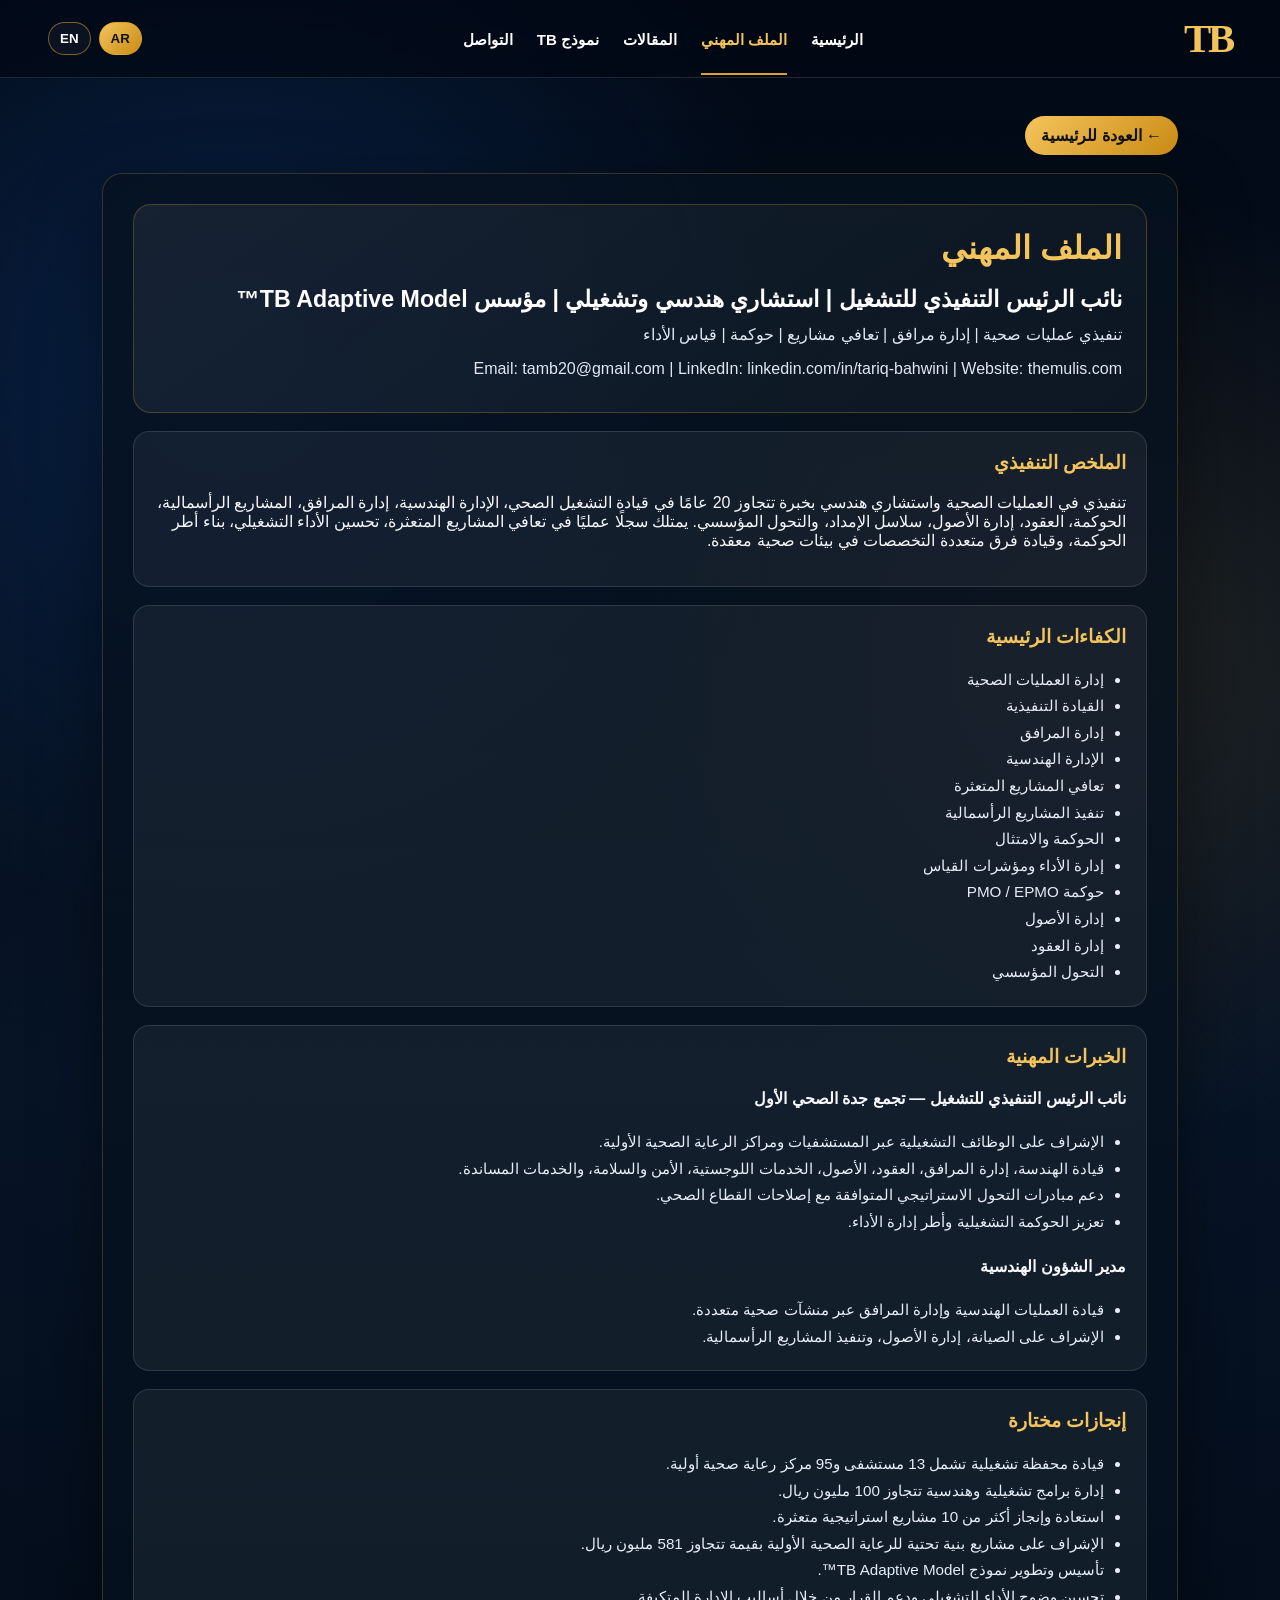
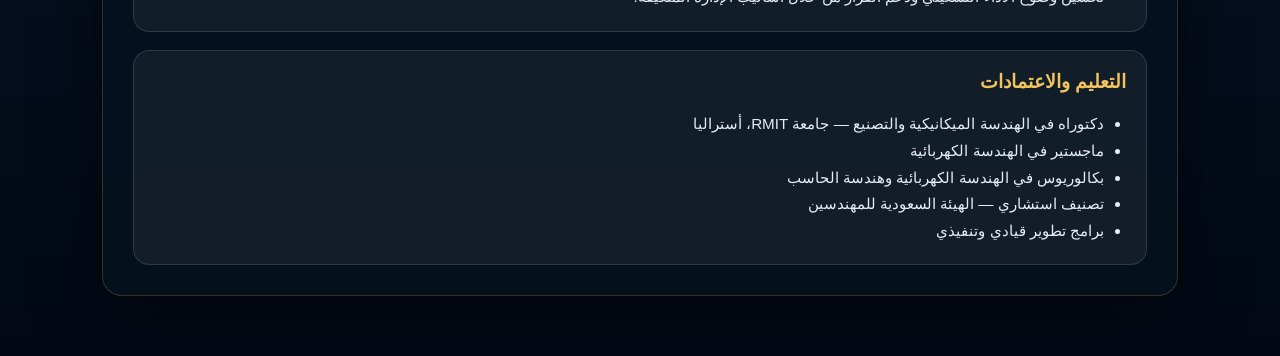
==== commit 0bcd0824: "Add files via upload" ====
--- a/about.html
+++ b/about.html
@@ -1,163 +1 @@
-<!DOCTYPE html>
-<html lang="ar" dir="rtl">
-<head>
-  <meta charset="UTF-8"/>
-  <meta name="viewport" content="width=device-width, initial-scale=1.0"/>
-  <title>Professional Profile | Dr. Tariq Bahwini</title>
-  <link rel="stylesheet" href="styles.css"/>
-</head>
-<body>
-<main class="site-shell">
-<header class="navbar">
-  <a class="logo" href="index.html">TB</a>
-  <button class="menu-btn" aria-label="Open Menu">☰</button>
-  <nav class="nav-links">
-    <a href="index.html" data-i18n="navHome"></a>
-    <a class="active" href="about.html" data-i18n="navProfile"></a>
-    <a href="articles.html" data-i18n="navArticles"></a>
-    <a href="tb-model.html" data-i18n="navModel"></a>
-    <a href="contact.html" data-i18n="navContact"></a>
-  </nav>
-  <div class="lang"><button data-lang-btn="ar">AR</button><button data-lang-btn="en">EN</button></div>
-</header>
-
-<section class="inner-page">
-  <a class="back" href="index.html" data-i18n="back"></a>
-
-  <div class="inner-card ats-profile">
-    <div class="ats-header">
-      <h1>Dr. Tariq Mohana Bahwini</h1>
-      <h2>Deputy Chief Executive Officer for Operations | Engineering Consultant | Founder of TB Adaptive Model™</h2>
-      <p>Healthcare Operations Executive | Facilities Management | Project Recovery | Governance | Performance Management</p>
-      <p>Email: <a href="mailto:tamb20@gmail.com">tamb20@gmail.com</a> | LinkedIn: <a href="https://www.linkedin.com/in/tariq-bahwini" target="_blank">linkedin.com/in/tariq-bahwini</a> | Website: <a href="https://themulis.com">themulis.com</a></p>
-    </div>
-
-    <div class="ats-columns">
-      <section class="ats-section" dir="ltr">
-        <h3>Executive Summary</h3>
-        <p>Senior Healthcare Operations Executive and Engineering Consultant with more than 20 years of leadership experience across healthcare operations, engineering management, facilities management, capital projects, governance, contracts, asset management, supply chain coordination, and organizational transformation.</p>
-        <p>Proven track record in recovering delayed projects, improving operational performance, establishing governance frameworks, and leading multidisciplinary teams within complex healthcare environments.</p>
-      </section>
-
-      <section class="ats-section">
-        <h3>الملخص التنفيذي</h3>
-        <p>تنفيذي في العمليات الصحية واستشاري هندسي بخبرة تتجاوز 20 عامًا في قيادة التشغيل الصحي، الإدارة الهندسية، إدارة المرافق، المشاريع الرأسمالية، الحوكمة، العقود، إدارة الأصول، سلاسل الإمداد، والتحول المؤسسي.</p>
-        <p>يمتلك سجلًا عمليًا في تعافي المشاريع المتعثرة، تحسين الأداء التشغيلي، بناء أطر الحوكمة، وقيادة فرق متعددة التخصصات في بيئات صحية معقدة.</p>
-      </section>
-    </div>
-
-    <section class="ats-section">
-      <h3>Core Competencies | الكفاءات الرئيسية</h3>
-      <div class="ats-columns">
-        <ul dir="ltr">
-          <li>Healthcare Operations Management</li>
-          <li>Executive Leadership</li>
-          <li>Facilities Management</li>
-          <li>Engineering Management</li>
-          <li>Project Recovery & Turnaround</li>
-          <li>Capital Projects Delivery</li>
-          <li>Governance & Compliance</li>
-          <li>Performance Management & KPIs</li>
-          <li>PMO / EPMO Governance</li>
-          <li>Asset Management</li>
-          <li>Contract Management</li>
-          <li>Organizational Transformation</li>
-        </ul>
-        <ul>
-          <li>إدارة العمليات الصحية</li>
-          <li>القيادة التنفيذية</li>
-          <li>إدارة المرافق</li>
-          <li>الإدارة الهندسية</li>
-          <li>تعافي المشاريع المتعثرة</li>
-          <li>تنفيذ المشاريع الرأسمالية</li>
-          <li>الحوكمة والامتثال</li>
-          <li>إدارة الأداء ومؤشرات القياس</li>
-          <li>حوكمة PMO / EPMO</li>
-          <li>إدارة الأصول</li>
-          <li>إدارة العقود</li>
-          <li>التحول المؤسسي</li>
-        </ul>
-      </div>
-    </section>
-
-    <section class="ats-section">
-      <h3>Professional Experience | الخبرات المهنية</h3>
-      <div class="ats-columns">
-        <div dir="ltr">
-          <h4>Deputy Chief Executive Officer for Operations — First Jeddah Health Cluster</h4>
-          <ul>
-            <li>Oversees operational functions across hospitals and primary healthcare facilities.</li>
-            <li>Leads engineering, facilities management, contracts, assets, logistics, safety, and support services.</li>
-            <li>Supports strategic transformation initiatives aligned with healthcare sector reforms.</li>
-            <li>Enhances operational governance and performance management frameworks.</li>
-          </ul>
-          <h4>Director of Engineering Affairs</h4>
-          <ul>
-            <li>Led engineering and facilities operations across multiple healthcare facilities.</li>
-            <li>Directed maintenance, asset management, and capital project execution.</li>
-          </ul>
-        </div>
-        <div>
-          <h4>نائب الرئيس التنفيذي للتشغيل — تجمع جدة الصحي الأول</h4>
-          <ul>
-            <li>الإشراف على الوظائف التشغيلية عبر المستشفيات ومراكز الرعاية الصحية الأولية.</li>
-            <li>قيادة الهندسة، إدارة المرافق، العقود، الأصول، الخدمات اللوجستية، الأمن والسلامة، والخدمات المساندة.</li>
-            <li>دعم مبادرات التحول الاستراتيجي المتوافقة مع إصلاحات القطاع الصحي.</li>
-            <li>تعزيز الحوكمة التشغيلية وأطر إدارة الأداء.</li>
-          </ul>
-          <h4>مدير الشؤون الهندسية</h4>
-          <ul>
-            <li>قيادة العمليات الهندسية وإدارة المرافق عبر منشآت صحية متعددة.</li>
-            <li>الإشراف على الصيانة، إدارة الأصول، وتنفيذ المشاريع الرأسمالية.</li>
-          </ul>
-        </div>
-      </div>
-    </section>
-
-    <section class="ats-section">
-      <h3>Key Achievements | إنجازات مختارة</h3>
-      <div class="ats-columns">
-        <ul dir="ltr">
-          <li>Led operational portfolios covering 13 hospitals and 95 primary healthcare centers.</li>
-          <li>Managed operational and engineering programs exceeding SAR 100 million.</li>
-          <li>Recovered and completed more than 10 delayed strategic projects.</li>
-          <li>Supervised primary healthcare infrastructure projects exceeding SAR 581 million.</li>
-          <li>Founded and developed TB Adaptive Model™.</li>
-          <li>Improved operational visibility and decision-making through adaptive management approaches.</li>
-        </ul>
-        <ul>
-          <li>قيادة محفظة تشغيلية تشمل 13 مستشفى و95 مركز رعاية صحية أولية.</li>
-          <li>إدارة برامج تشغيلية وهندسية تتجاوز 100 مليون ريال.</li>
-          <li>استعادة وإنجاز أكثر من 10 مشاريع استراتيجية متعثرة.</li>
-          <li>الإشراف على مشاريع بنية تحتية للرعاية الصحية الأولية بقيمة تتجاوز 581 مليون ريال.</li>
-          <li>تأسيس وتطوير نموذج TB Adaptive Model™.</li>
-          <li>تحسين وضوح الأداء التشغيلي ودعم القرار من خلال أساليب الإدارة المتكيفة.</li>
-        </ul>
-      </div>
-    </section>
-
-    <section class="ats-section">
-      <h3>Education & Credentials | التعليم والاعتمادات</h3>
-      <div class="ats-columns">
-        <ul dir="ltr">
-          <li>PhD, Mechanical Engineering & Manufacturing — RMIT University, Australia</li>
-          <li>MSc, Electrical Engineering</li>
-          <li>BSc, Electrical & Computer Engineering</li>
-          <li>Consultant Classification — Saudi Council of Engineers</li>
-          <li>Executive Leadership Development Programs</li>
-        </ul>
-        <ul>
-          <li>دكتوراه في الهندسة الميكانيكية والتصنيع — جامعة RMIT، أستراليا</li>
-          <li>ماجستير في الهندسة الكهربائية</li>
-          <li>بكالوريوس في الهندسة الكهربائية وهندسة الحاسب</li>
-          <li>تصنيف استشاري — الهيئة السعودية للمهندسين</li>
-          <li>برامج تطوير قيادي وتنفيذي</li>
-        </ul>
-      </div>
-    </section>
-  </div>
-</section>
-</main>
-<script src="script.js"></script>
-</body>
-</html>+<!DOCTYPE html><html lang="ar" dir="rtl"><head><meta charset="UTF-8"/><meta name="viewport" content="width=device-width, initial-scale=1.0"/><title>Professional Profile | Dr. Tariq Bahwini</title><link rel="stylesheet" href="styles.css"/></head><body><main class="site-shell"><header class="navbar"><a class="logo" href="index.html">TB</a><button class="menu-btn" aria-label="Open Menu">☰</button><nav class="nav-links"><a  href="index.html" data-i18n="navHome"></a><a class=active href="about.html" data-i18n="navProfile"></a><a  href="articles.html" data-i18n="navArticles"></a><a  href="tb-model.html" data-i18n="navModel"></a><a  href="contact.html" data-i18n="navContact"></a></nav><div class="lang"><button data-lang-btn="ar">AR</button><button data-lang-btn="en">EN</button></div></header><section class="inner-page"><a class="back" href="index.html" data-i18n="back"></a><div class="inner-card ats-profile"><div class="ats-header"><h1 data-i18n="profH1"></h1><h2 data-i18n="profRole"></h2><p data-i18n="profKeywords"></p><p>Email: <a href="mailto:tamb20@gmail.com">tamb20@gmail.com</a> | LinkedIn: <a href="https://www.linkedin.com/in/tariq-bahwini" target="_blank">linkedin.com/in/tariq-bahwini</a> | Website: <a href="https://themulis.com">themulis.com</a></p></div><section class="ats-section"><h3 data-i18n="execSummary"></h3><p data-i18n="execText"></p></section><section class="ats-section"><h3 data-i18n="competencies"></h3><ul data-i18n="compList"></ul></section><section class="ats-section"><h3 data-i18n="experience"></h3><div data-i18n="expText"></div></section><section class="ats-section"><h3 data-i18n="achievements"></h3><ul data-i18n="achList"></ul></section><section class="ats-section"><h3 data-i18n="education"></h3><ul data-i18n="eduList"></ul></section></div></section></main><script src="script.js"></script></body></html>
--- a/styles.css
+++ b/styles.css
@@ -212,3 +212,75 @@
 @media(max-width:980px){
   .ats-columns,.article-index{grid-template-columns:1fr}
 }
+
+
+/* === Full language separation update === */
+html[lang="ar"] body,
+html[dir="rtl"] body{
+  direction: rtl;
+  text-align: right;
+  font-family:"Jannat","Janna LT","Tajawal","Noto Kufi Arabic","Segoe UI",Tahoma,Arial,sans-serif;
+}
+
+html[lang="en"] body,
+html[dir="ltr"] body{
+  direction: ltr;
+  text-align: left;
+  font-family:"Inter","Segoe UI",Arial,sans-serif;
+}
+
+html[dir="rtl"] .info-box,
+html[dir="rtl"] .ats-section,
+html[dir="rtl"] .article-card,
+html[dir="rtl"] .article-body{
+  text-align:right;
+  direction:rtl;
+}
+
+html[dir="ltr"] .info-box,
+html[dir="ltr"] .ats-section,
+html[dir="ltr"] .article-card,
+html[dir="ltr"] .article-body{
+  text-align:left;
+  direction:ltr;
+}
+
+html[dir="rtl"] ul,
+html[dir="rtl"] ol{
+  padding-right:22px;
+  padding-left:0;
+}
+
+html[dir="ltr"] ul,
+html[dir="ltr"] ol{
+  padding-left:22px;
+  padding-right:0;
+}
+
+html[dir="rtl"] .hero-content,
+html[dir="rtl"] .section-title,
+html[dir="rtl"] .card,
+html[dir="rtl"] .quote,
+html[dir="rtl"] .footer{
+  text-align:right;
+}
+
+html[dir="ltr"] .hero-content,
+html[dir="ltr"] .section-title,
+html[dir="ltr"] .card,
+html[dir="ltr"] .quote,
+html[dir="ltr"] .footer{
+  text-align:left;
+}
+
+html[dir="rtl"] .card h3,
+html[dir="rtl"] .card p,
+html[dir="rtl"] .card b{
+  text-align:center;
+}
+
+html[dir="ltr"] .card h3,
+html[dir="ltr"] .card p,
+html[dir="ltr"] .card b{
+  text-align:center;
+}
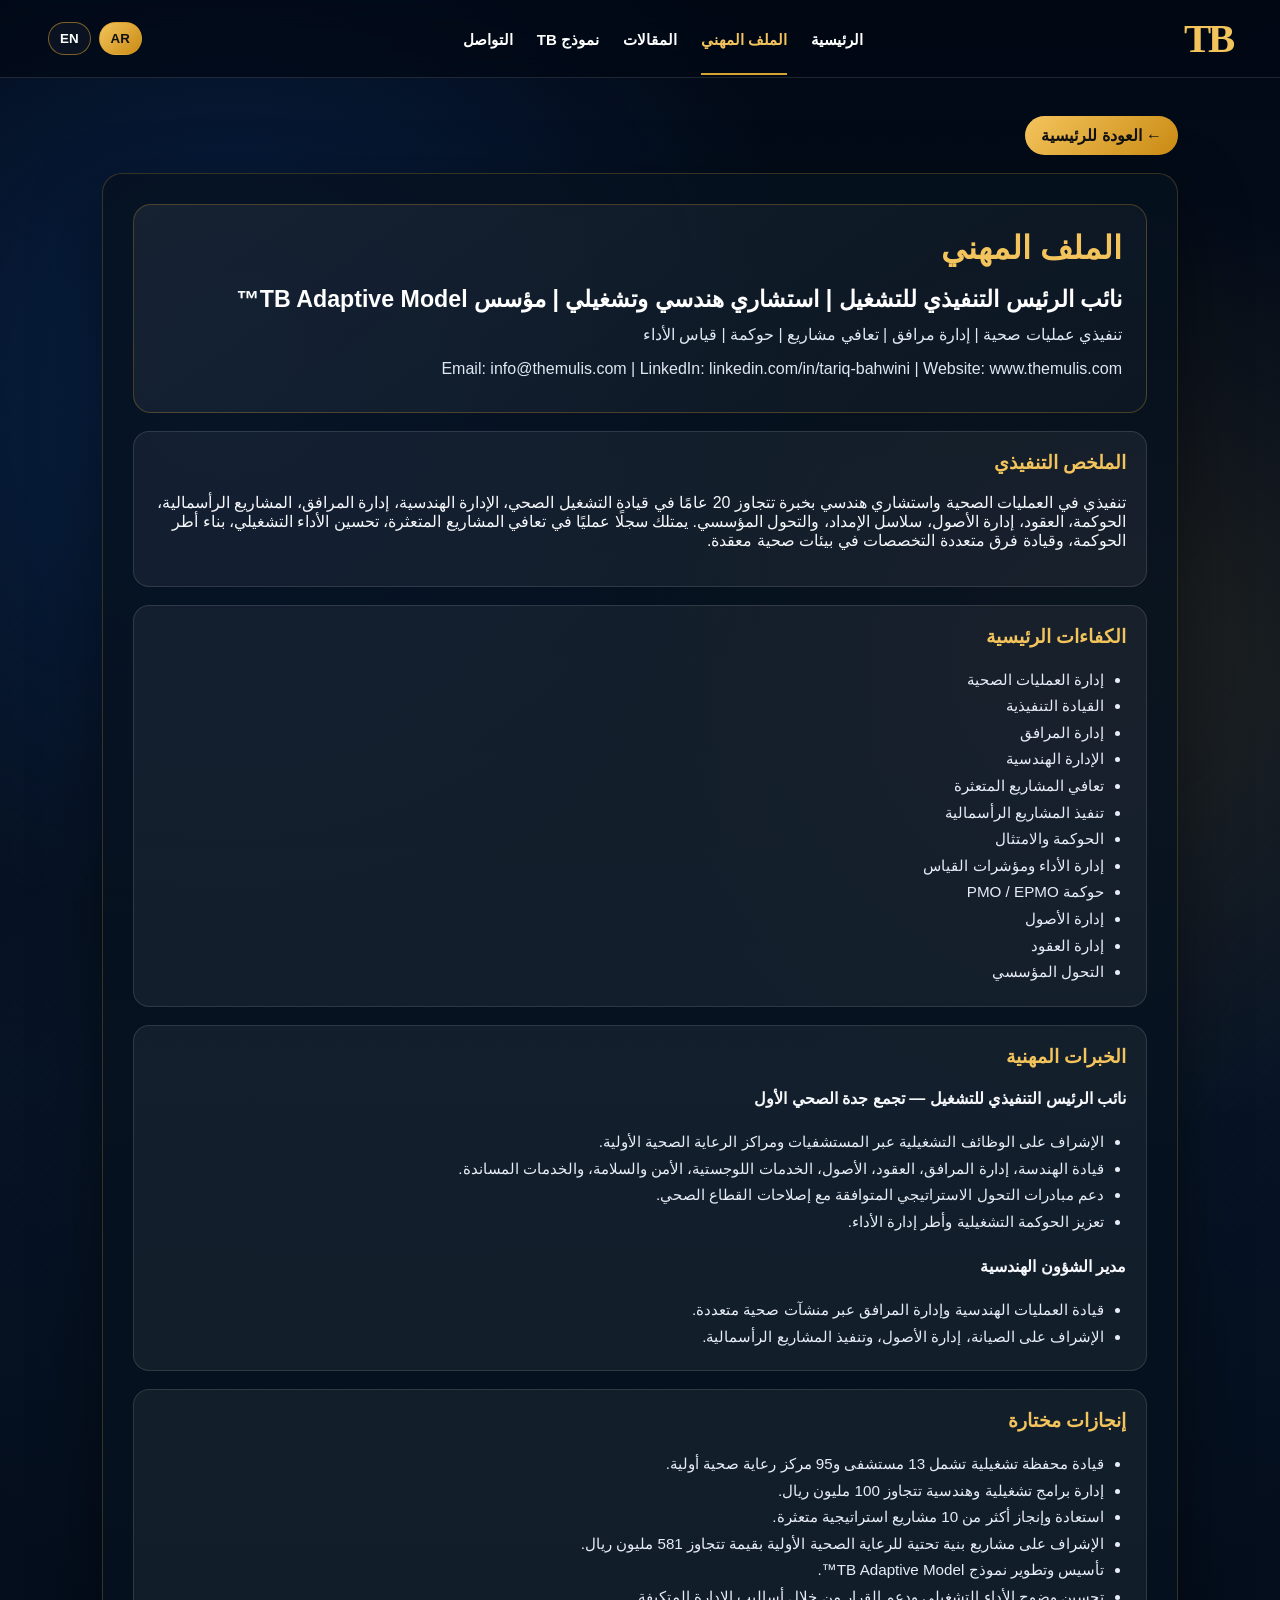
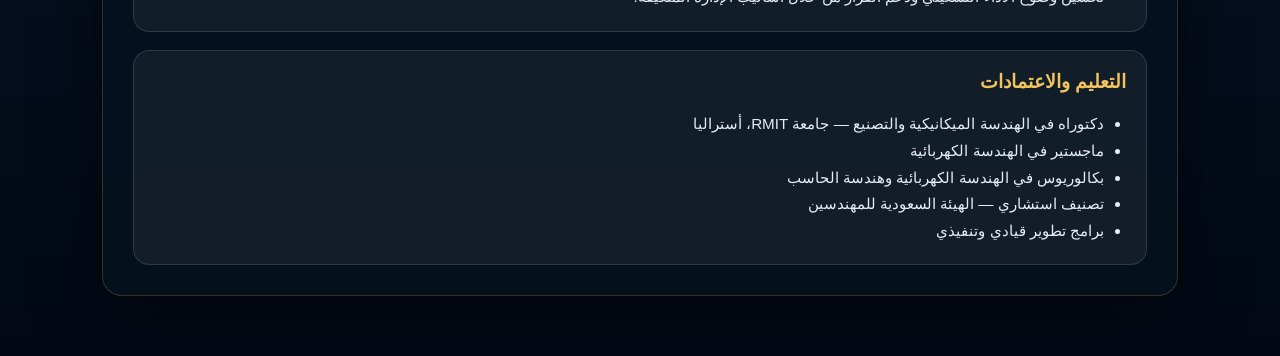
==== commit 9ec78298: "Update about.html" ====
--- a/about.html
+++ b/about.html
@@ -1 +1 @@
-<!DOCTYPE html><html lang="ar" dir="rtl"><head><meta charset="UTF-8"/><meta name="viewport" content="width=device-width, initial-scale=1.0"/><title>Professional Profile | Dr. Tariq Bahwini</title><link rel="stylesheet" href="styles.css"/></head><body><main class="site-shell"><header class="navbar"><a class="logo" href="index.html">TB</a><button class="menu-btn" aria-label="Open Menu">☰</button><nav class="nav-links"><a  href="index.html" data-i18n="navHome"></a><a class=active href="about.html" data-i18n="navProfile"></a><a  href="articles.html" data-i18n="navArticles"></a><a  href="tb-model.html" data-i18n="navModel"></a><a  href="contact.html" data-i18n="navContact"></a></nav><div class="lang"><button data-lang-btn="ar">AR</button><button data-lang-btn="en">EN</button></div></header><section class="inner-page"><a class="back" href="index.html" data-i18n="back"></a><div class="inner-card ats-profile"><div class="ats-header"><h1 data-i18n="profH1"></h1><h2 data-i18n="profRole"></h2><p data-i18n="profKeywords"></p><p>Email: <a href="mailto:tamb20@gmail.com">tamb20@gmail.com</a> | LinkedIn: <a href="https://www.linkedin.com/in/tariq-bahwini" target="_blank">linkedin.com/in/tariq-bahwini</a> | Website: <a href="https://themulis.com">themulis.com</a></p></div><section class="ats-section"><h3 data-i18n="execSummary"></h3><p data-i18n="execText"></p></section><section class="ats-section"><h3 data-i18n="competencies"></h3><ul data-i18n="compList"></ul></section><section class="ats-section"><h3 data-i18n="experience"></h3><div data-i18n="expText"></div></section><section class="ats-section"><h3 data-i18n="achievements"></h3><ul data-i18n="achList"></ul></section><section class="ats-section"><h3 data-i18n="education"></h3><ul data-i18n="eduList"></ul></section></div></section></main><script src="script.js"></script></body></html>+<!DOCTYPE html><html lang="ar" dir="rtl"><head><meta charset="UTF-8"/><meta name="viewport" content="width=device-width, initial-scale=1.0"/><title>Professional Profile | Dr. Tariq Bahwini</title><link rel="stylesheet" href="styles.css"/></head><body><main class="site-shell"><header class="navbar"><a class="logo" href="index.html">TB</a><button class="menu-btn" aria-label="Open Menu">☰</button><nav class="nav-links"><a  href="index.html" data-i18n="navHome"></a><a class=active href="about.html" data-i18n="navProfile"></a><a  href="articles.html" data-i18n="navArticles"></a><a  href="tb-model.html" data-i18n="navModel"></a><a  href="contact.html" data-i18n="navContact"></a></nav><div class="lang"><button data-lang-btn="ar">AR</button><button data-lang-btn="en">EN</button></div></header><section class="inner-page"><a class="back" href="index.html" data-i18n="back"></a><div class="inner-card ats-profile"><div class="ats-header"><h1 data-i18n="profH1"></h1><h2 data-i18n="profRole"></h2><p data-i18n="profKeywords"></p><p>Email: <a href="mailto:info@themulis.com">info@themulis.com</a> | LinkedIn: <a href="https://www.linkedin.com/in/tariq-bahwini" target="_blank">linkedin.com/in/tariq-bahwini</a> | Website: <a href="https://www.themulis.com">www.themulis.com</a></p></div><section class="ats-section"><h3 data-i18n="execSummary"></h3><p data-i18n="execText"></p></section><section class="ats-section"><h3 data-i18n="competencies"></h3><ul data-i18n="compList"></ul></section><section class="ats-section"><h3 data-i18n="experience"></h3><div data-i18n="expText"></div></section><section class="ats-section"><h3 data-i18n="achievements"></h3><ul data-i18n="achList"></ul></section><section class="ats-section"><h3 data-i18n="education"></h3><ul data-i18n="eduList"></ul></section></div></section></main><script src="script.js"></script></body></html>
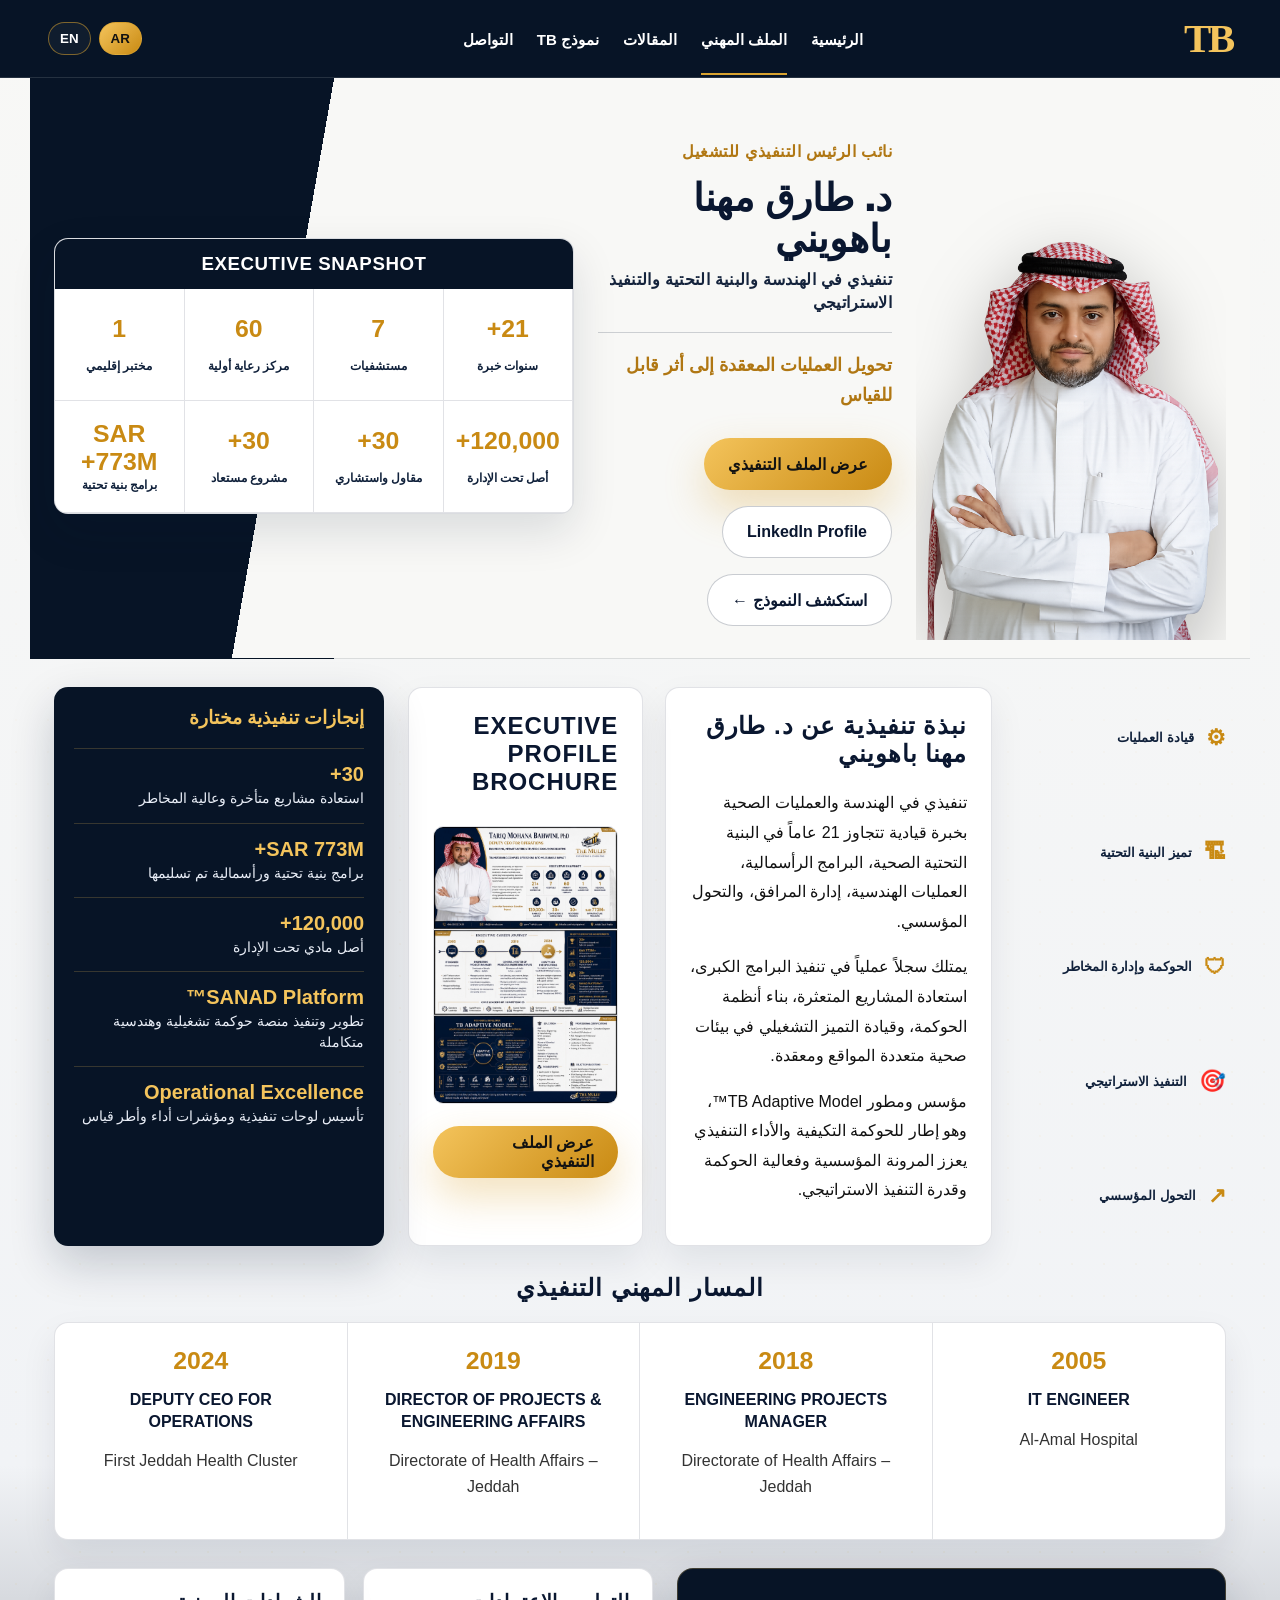
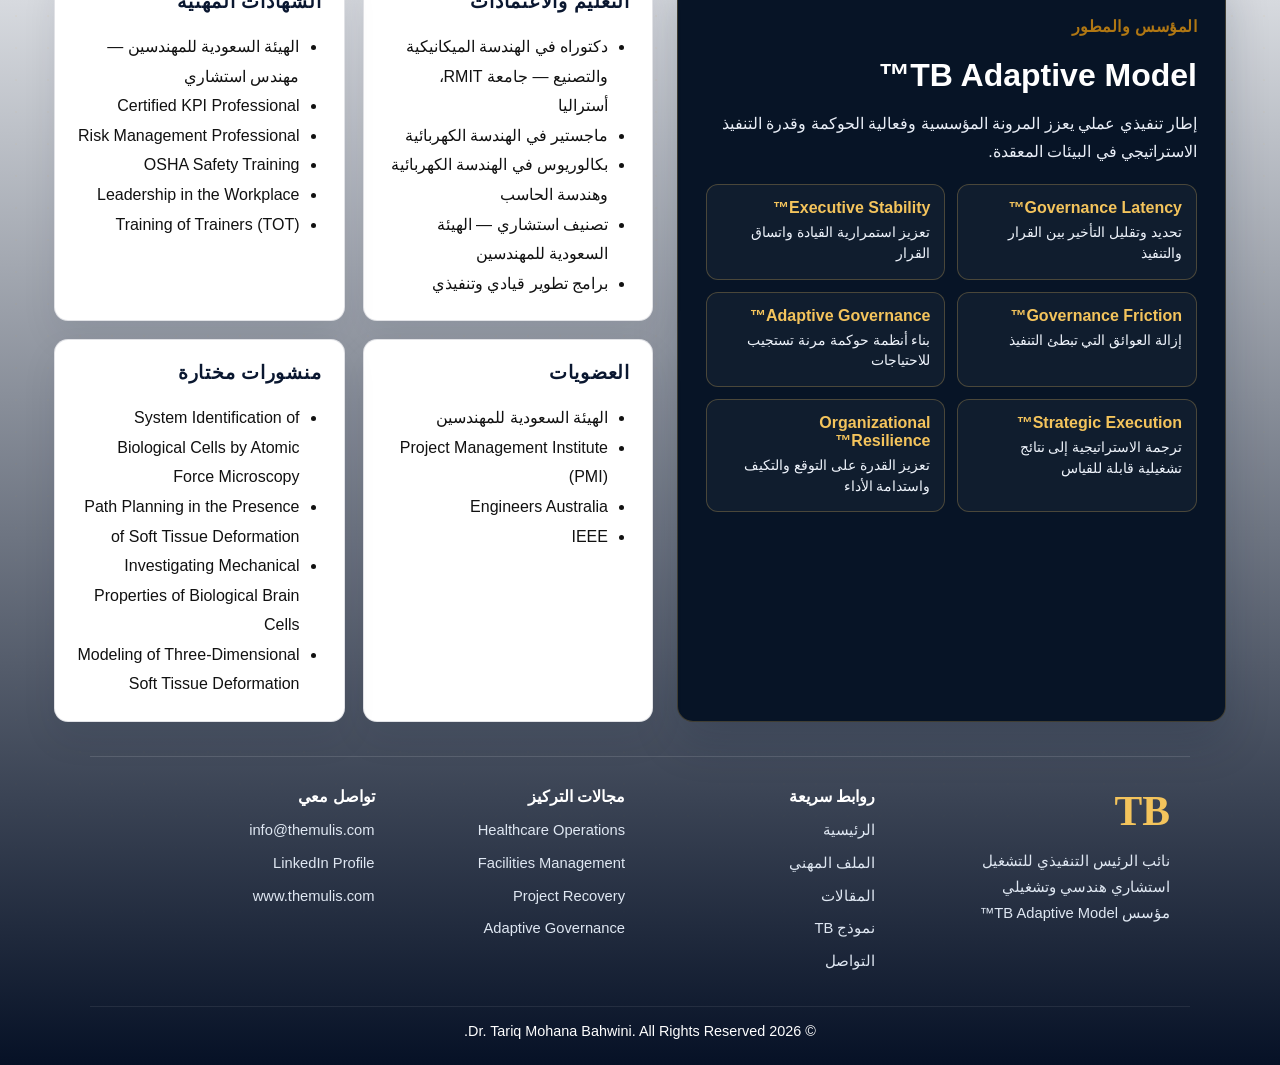
==== commit 19c1b5c3: "Add files via upload" ====
--- a/about.html
+++ b/about.html
@@ -1 +1,109 @@
-<!DOCTYPE html><html lang="ar" dir="rtl"><head><meta charset="UTF-8"/><meta name="viewport" content="width=device-width, initial-scale=1.0"/><title>Professional Profile | Dr. Tariq Bahwini</title><link rel="stylesheet" href="styles.css"/></head><body><main class="site-shell"><header class="navbar"><a class="logo" href="index.html">TB</a><button class="menu-btn" aria-label="Open Menu">☰</button><nav class="nav-links"><a  href="index.html" data-i18n="navHome"></a><a class=active href="about.html" data-i18n="navProfile"></a><a  href="articles.html" data-i18n="navArticles"></a><a  href="tb-model.html" data-i18n="navModel"></a><a  href="contact.html" data-i18n="navContact"></a></nav><div class="lang"><button data-lang-btn="ar">AR</button><button data-lang-btn="en">EN</button></div></header><section class="inner-page"><a class="back" href="index.html" data-i18n="back"></a><div class="inner-card ats-profile"><div class="ats-header"><h1 data-i18n="profH1"></h1><h2 data-i18n="profRole"></h2><p data-i18n="profKeywords"></p><p>Email: <a href="mailto:info@themulis.com">info@themulis.com</a> | LinkedIn: <a href="https://www.linkedin.com/in/tariq-bahwini" target="_blank">linkedin.com/in/tariq-bahwini</a> | Website: <a href="https://www.themulis.com">www.themulis.com</a></p></div><section class="ats-section"><h3 data-i18n="execSummary"></h3><p data-i18n="execText"></p></section><section class="ats-section"><h3 data-i18n="competencies"></h3><ul data-i18n="compList"></ul></section><section class="ats-section"><h3 data-i18n="experience"></h3><div data-i18n="expText"></div></section><section class="ats-section"><h3 data-i18n="achievements"></h3><ul data-i18n="achList"></ul></section><section class="ats-section"><h3 data-i18n="education"></h3><ul data-i18n="eduList"></ul></section></div></section></main><script src="script.js"></script></body></html>
+<!DOCTYPE html>
+<html lang="ar" dir="rtl">
+<head>
+  <meta charset="UTF-8"/>
+  <meta name="viewport" content="width=device-width, initial-scale=1.0"/>
+  <title>Professional Profile | Dr. Tariq Bahwini</title>
+  <meta name="description" content="Executive professional profile of Dr. Tariq Mohana Bahwini, Deputy CEO for Operations and founder of TB Adaptive Model."/>
+  <link rel="stylesheet" href="styles.css"/>
+</head>
+<body>
+<main class="site-shell profile-page">
+<header class="navbar"><a class="logo" href="index.html">TB</a><button class="menu-btn" aria-label="Open Menu">☰</button><nav class="nav-links"><a href="index.html" data-i18n="navHome"></a><a class="active" href="about.html" data-i18n="navProfile"></a><a href="articles.html" data-i18n="navArticles"></a><a href="tb-model.html" data-i18n="navModel"></a><a href="contact.html" data-i18n="navContact"></a></nav><div class="lang"><button data-lang-btn="ar">AR</button><button data-lang-btn="en">EN</button></div></header>
+
+<section class="cv-hero">
+  <div class="cv-portrait-wrap"><img src="assets/portrait.png" alt="Dr. Tariq Mohana Bahwini"/></div>
+  <div class="cv-hero-text">
+    <p class="eyebrow" data-i18n="cvRoleSmall"></p>
+    <h1 data-i18n="cvName"></h1>
+    <h2 data-i18n="cvHeroTitle"></h2>
+    <p class="impact" data-i18n="cvImpact"></p>
+    <div class="hero-actions">
+      <a class="btn primary" href="assets/executive-profile-brochure.jpeg" target="_blank" data-i18n="viewProfileBrochure"></a>
+      <a class="btn secondary" href="https://www.linkedin.com/in/tariq-bahwini" target="_blank" rel="noreferrer" data-i18n="linkedinProfile"></a>
+      <a class="btn secondary" href="tb-model.html" data-i18n="exploreModel"></a>
+    </div>
+  </div>
+  <div class="snapshot-panel">
+    <h3 data-i18n="executiveSnapshot"></h3>
+    <div class="snapshot-grid">
+      <article><b>21+</b><span data-i18n="snapYears"></span></article>
+      <article><b>7</b><span data-i18n="snapHospitals"></span></article>
+      <article><b>60</b><span data-i18n="snapPHC"></span></article>
+      <article><b>1</b><span data-i18n="snapLab"></span></article>
+      <article><b>120,000+</b><span data-i18n="snapAssets"></span></article>
+      <article><b>30+</b><span data-i18n="snapContractors"></span></article>
+      <article><b>30+</b><span data-i18n="snapRecovered"></span></article>
+      <article><b>SAR 773M+</b><span data-i18n="snapInfra"></span></article>
+    </div>
+  </div>
+</section>
+
+<section class="profile-layout">
+  <aside class="side-competencies">
+    <div><span>⚙</span><p data-i18n="sideOps"></p></div>
+    <div><span>🏗</span><p data-i18n="sideInfra"></p></div>
+    <div><span>🛡</span><p data-i18n="sideGovernance"></p></div>
+    <div><span>🎯</span><p data-i18n="sideStrategic"></p></div>
+    <div><span>↗</span><p data-i18n="sideTransformation"></p></div>
+  </aside>
+
+  <section class="profile-main">
+    <div class="profile-card about-summary">
+      <h2 data-i18n="aboutTariq"></h2>
+      <p data-i18n="aboutP1"></p>
+      <p data-i18n="aboutP2"></p>
+      <p data-i18n="aboutP3"></p>
+    </div>
+    <div class="profile-card brochure-card">
+      <h2 data-i18n="executiveProfileBrochure"></h2>
+      <img src="assets/executive-profile-brochure.jpeg" alt="Executive Profile Brochure"/>
+      <a class="btn primary" href="assets/executive-profile-brochure.jpeg" target="_blank" data-i18n="viewProfileBrochure"></a>
+    </div>
+  </section>
+
+  <aside class="achievement-panel">
+    <h3 data-i18n="selectedAchievements"></h3>
+    <div class="achievement"><b>30+</b><span data-i18n="achRecovered"></span></div>
+    <div class="achievement"><b>SAR 773M+</b><span data-i18n="achInfra"></span></div>
+    <div class="achievement"><b>120,000+</b><span data-i18n="achAssets"></span></div>
+    <div class="achievement"><b>SANAD Platform™</b><span data-i18n="achSanad"></span></div>
+    <div class="achievement"><b>Operational Excellence</b><span data-i18n="achOperational"></span></div>
+  </aside>
+</section>
+
+<section class="career-section">
+  <h2 data-i18n="careerJourney"></h2>
+  <div class="career-line">
+    <article><b>2005</b><span>IT Engineer</span><p>Al-Amal Hospital</p></article>
+    <article><b>2018</b><span>Engineering Projects Manager</span><p>Directorate of Health Affairs – Jeddah</p></article>
+    <article><b>2019</b><span>Director of Projects & Engineering Affairs</span><p>Directorate of Health Affairs – Jeddah</p></article>
+    <article><b>2024</b><span>Deputy CEO for Operations</span><p>First Jeddah Health Cluster</p></article>
+  </div>
+</section>
+
+<section class="tb-profile-section">
+  <div class="tb-core-card">
+    <p class="eyebrow" data-i18n="founderDeveloper"></p>
+    <h2>TB Adaptive Model™</h2>
+    <p data-i18n="tbProfileDesc"></p>
+    <div class="tb-concepts">
+      <article><b>Governance Latency™</b><span data-i18n="tbLatency"></span></article>
+      <article><b>Executive Stability™</b><span data-i18n="tbStability"></span></article>
+      <article><b>Governance Friction™</b><span data-i18n="tbFriction"></span></article>
+      <article><b>Adaptive Governance™</b><span data-i18n="tbAdaptiveGov"></span></article>
+      <article><b>Strategic Execution™</b><span data-i18n="tbExecution"></span></article>
+      <article><b>Organizational Resilience™</b><span data-i18n="tbResilience"></span></article>
+    </div>
+  </div>
+  <div class="credentials-grid">
+    <div class="profile-card"><h3 data-i18n="education"></h3><ul data-i18n="eduList"></ul></div>
+    <div class="profile-card"><h3 data-i18n="certifications"></h3><ul data-i18n="certList"></ul></div>
+    <div class="profile-card"><h3 data-i18n="memberships"></h3><ul data-i18n="memberList"></ul></div>
+    <div class="profile-card"><h3 data-i18n="selectedPublications"></h3><ul data-i18n="publicationList"></ul></div>
+  </div>
+</section>
+
+<footer class="footer"><div class="footer-brand"><div class="footer-logo">TB</div><p data-i18n="footerBio"></p></div><div><h4 data-i18n="footerQuick"></h4><a href="index.html" data-i18n="navHome"></a><a href="about.html" data-i18n="navProfile"></a><a href="articles.html" data-i18n="navArticles"></a><a href="tb-model.html" data-i18n="navModel"></a><a href="contact.html" data-i18n="navContact"></a></div><div><h4 data-i18n="footerFocus"></h4><a>Healthcare Operations</a><a>Facilities Management</a><a>Project Recovery</a><a>Adaptive Governance</a></div><div><h4 data-i18n="footerContact"></h4><a href="mailto:info@themulis.com">info@themulis.com</a><a href="https://www.linkedin.com/in/tariq-bahwini" target="_blank">LinkedIn Profile</a><a href="https://www.themulis.com">www.themulis.com</a></div></footer>
+<div class="copyright">© 2026 Dr. Tariq Mohana Bahwini. All Rights Reserved.</div>
+</main><script src="script.js"></script></body></html>
--- a/styles.css
+++ b/styles.css
@@ -284,3 +284,18 @@
 html[dir="ltr"] .card b{
   text-align:center;
 }
+
+
+/* === Version 2.0 Professional Profile Page === */
+.profile-page{background:linear-gradient(180deg,#f8f8f6 0%,#f1f3f6 55%,#061126 100%);color:#0a1730}
+.profile-page .navbar{background:#071426;color:#fff}.profile-page .nav-links a{color:#fff}.profile-page .site-shell:before{display:none}
+.cv-hero{max-width:1220px;margin:0 auto;padding:34px 24px 18px;display:grid;grid-template-columns:310px 1fr 520px;gap:24px;align-items:center;background:linear-gradient(100deg,#071426 0 23%,#f8f8f6 23% 100%);border-bottom:1px solid rgba(7,20,38,.12);position:relative;z-index:2}
+.cv-portrait-wrap{align-self:stretch;display:flex;align-items:flex-end;justify-content:center;min-height:420px;overflow:hidden}.cv-portrait-wrap img{max-height:440px;max-width:100%;object-fit:contain;filter:drop-shadow(0 22px 35px rgba(0,0,0,.25))}
+.cv-hero-text{padding:14px 0}.cv-hero-text .eyebrow,.tb-profile-section .eyebrow{color:#b07713;font-weight:900;text-transform:uppercase;letter-spacing:.03em}.cv-hero-text h1{font-size:clamp(2rem,3vw,3.15rem);line-height:1.08;margin:8px 0;color:#0a1730;font-weight:950}.cv-hero-text h2{font-size:1rem;line-height:1.45;color:#14233c;text-transform:uppercase;letter-spacing:.02em;margin:0 0 18px}.impact{color:#b07713;font-weight:800;font-size:1.12rem;line-height:1.65;border-top:1px solid rgba(10,23,48,.18);padding-top:18px}.cv-hero .btn.secondary{color:#0a1730;border-color:rgba(10,23,48,.22);background:#fff}
+.snapshot-panel{background:#fff;border:1px solid rgba(10,23,48,.15);border-radius:14px;box-shadow:0 18px 45px rgba(10,23,48,.12);overflow:hidden}.snapshot-panel h3{margin:0;background:#071426;color:#fff;text-align:center;padding:14px;text-transform:uppercase;letter-spacing:.03em}.snapshot-grid{display:grid;grid-template-columns:repeat(4,1fr)}.snapshot-grid article{min-height:112px;padding:18px 10px;display:grid;place-items:center;text-align:center;border-inline-start:1px solid rgba(10,23,48,.12);border-bottom:1px solid rgba(10,23,48,.12)}.snapshot-grid b{font-size:1.55rem;color:#c98a13}.snapshot-grid span{font-size:.72rem;font-weight:900;color:#10213b;text-transform:uppercase;line-height:1.35}
+.profile-layout{max-width:1220px;margin:0 auto;padding:28px 24px;display:grid;grid-template-columns:210px 1fr 330px;gap:24px;position:relative;z-index:2}.side-competencies{display:grid;gap:14px}.side-competencies div{display:flex;gap:12px;align-items:center;color:#10213b;font-weight:800;font-size:.82rem}.side-competencies span{color:#c98a13;font-size:1.35rem}.profile-main{display:grid;grid-template-columns:1.25fr .9fr;gap:22px}.profile-card{background:#fff;border:1px solid rgba(10,23,48,.12);border-radius:14px;box-shadow:0 16px 35px rgba(10,23,48,.08);padding:24px;color:#10213b}.profile-card h2,.profile-card h3,.career-section h2{margin-top:0;color:#0a1730;text-transform:uppercase;letter-spacing:.04em}.profile-card p,.profile-card li{color:#111;line-height:1.85}.brochure-card{text-align:center}.brochure-card img{width:100%;border-radius:10px;border:1px solid rgba(10,23,48,.12);margin:10px 0 18px}.achievement-panel{background:#071426;color:#fff;border-radius:14px;padding:20px;box-shadow:0 18px 45px rgba(10,23,48,.2)}.achievement-panel h3{color:#f4c45c;margin-top:0;text-transform:uppercase}.achievement{display:grid;grid-template-columns:1fr;gap:2px;border-top:1px solid rgba(244,196,92,.2);padding:14px 0}.achievement b{color:#f4c45c;font-size:1.25rem}.achievement span{color:#e9eef7;line-height:1.45;font-size:.88rem}
+.career-section{max-width:1220px;margin:0 auto 28px;padding:0 24px;position:relative;z-index:2}.career-section h2{text-align:center}.career-line{display:grid;grid-template-columns:repeat(4,1fr);gap:0;background:#fff;border:1px solid rgba(10,23,48,.12);border-radius:14px;box-shadow:0 16px 35px rgba(10,23,48,.08);overflow:hidden}.career-line article{padding:24px;text-align:center;min-height:200px;border-inline-start:1px solid rgba(10,23,48,.12)}.career-line article:first-child{border-inline-start:0}.career-line b{display:block;color:#c98a13;font-size:1.55rem;margin-bottom:14px}.career-line span{display:block;color:#0a1730;font-weight:900;text-transform:uppercase;line-height:1.35}.career-line p{color:#333;line-height:1.6}
+.tb-profile-section{max-width:1220px;margin:0 auto;padding:0 24px 34px;display:grid;grid-template-columns:1.1fr 1.2fr;gap:24px;position:relative;z-index:2}.tb-core-card{background:#071426;color:#fff;border-radius:16px;padding:28px;border:1px solid rgba(244,196,92,.24);box-shadow:0 18px 45px rgba(10,23,48,.2)}.tb-core-card h2{color:#fff;font-size:2rem;margin:4px 0}.tb-core-card p{color:#e9eef7;line-height:1.75}.tb-concepts{display:grid;grid-template-columns:1fr 1fr;gap:12px;margin-top:18px}.tb-concepts article{border:1px solid rgba(244,196,92,.25);border-radius:12px;padding:14px;background:rgba(255,255,255,.04)}.tb-concepts b{display:block;color:#f4c45c;margin-bottom:6px}.tb-concepts span{font-size:.86rem;line-height:1.5;color:#eef3fb}.credentials-grid{display:grid;grid-template-columns:1fr 1fr;gap:18px}.credentials-grid .profile-card{padding:22px}.credentials-grid ul{margin:0;padding-inline-start:20px}.profile-page .footer,.profile-page .copyright{color:#fff}.profile-page .footer a,.profile-page .footer p{color:#dfe7f2}.profile-page .footer h4{color:#fff}
+html[dir="rtl"] .cv-hero{direction:rtl}html[dir="rtl"] .cv-hero-text,html[dir="rtl"] .profile-card,html[dir="rtl"] .achievement-panel{text-align:right}html[dir="ltr"] .cv-hero{direction:ltr}html[dir="ltr"] .cv-hero-text,html[dir="ltr"] .profile-card,html[dir="ltr"] .achievement-panel{text-align:left}
+@media(max-width:1100px){.cv-hero{grid-template-columns:260px 1fr}.snapshot-panel{grid-column:1/-1}.profile-layout{grid-template-columns:1fr}.side-competencies{grid-template-columns:repeat(2,1fr)}.profile-main{grid-template-columns:1fr}.tb-profile-section{grid-template-columns:1fr}}
+@media(max-width:720px){.cv-hero{grid-template-columns:1fr;background:#f8f8f6;text-align:center}.cv-portrait-wrap{background:#071426;border-radius:0 0 28px 28px;min-height:330px}.cv-portrait-wrap img{max-height:350px}.snapshot-grid{grid-template-columns:repeat(2,1fr)}.career-line{grid-template-columns:1fr}.career-line article{border-inline-start:0;border-top:1px solid rgba(10,23,48,.12)}.tb-concepts,.credentials-grid,.side-competencies{grid-template-columns:1fr}}
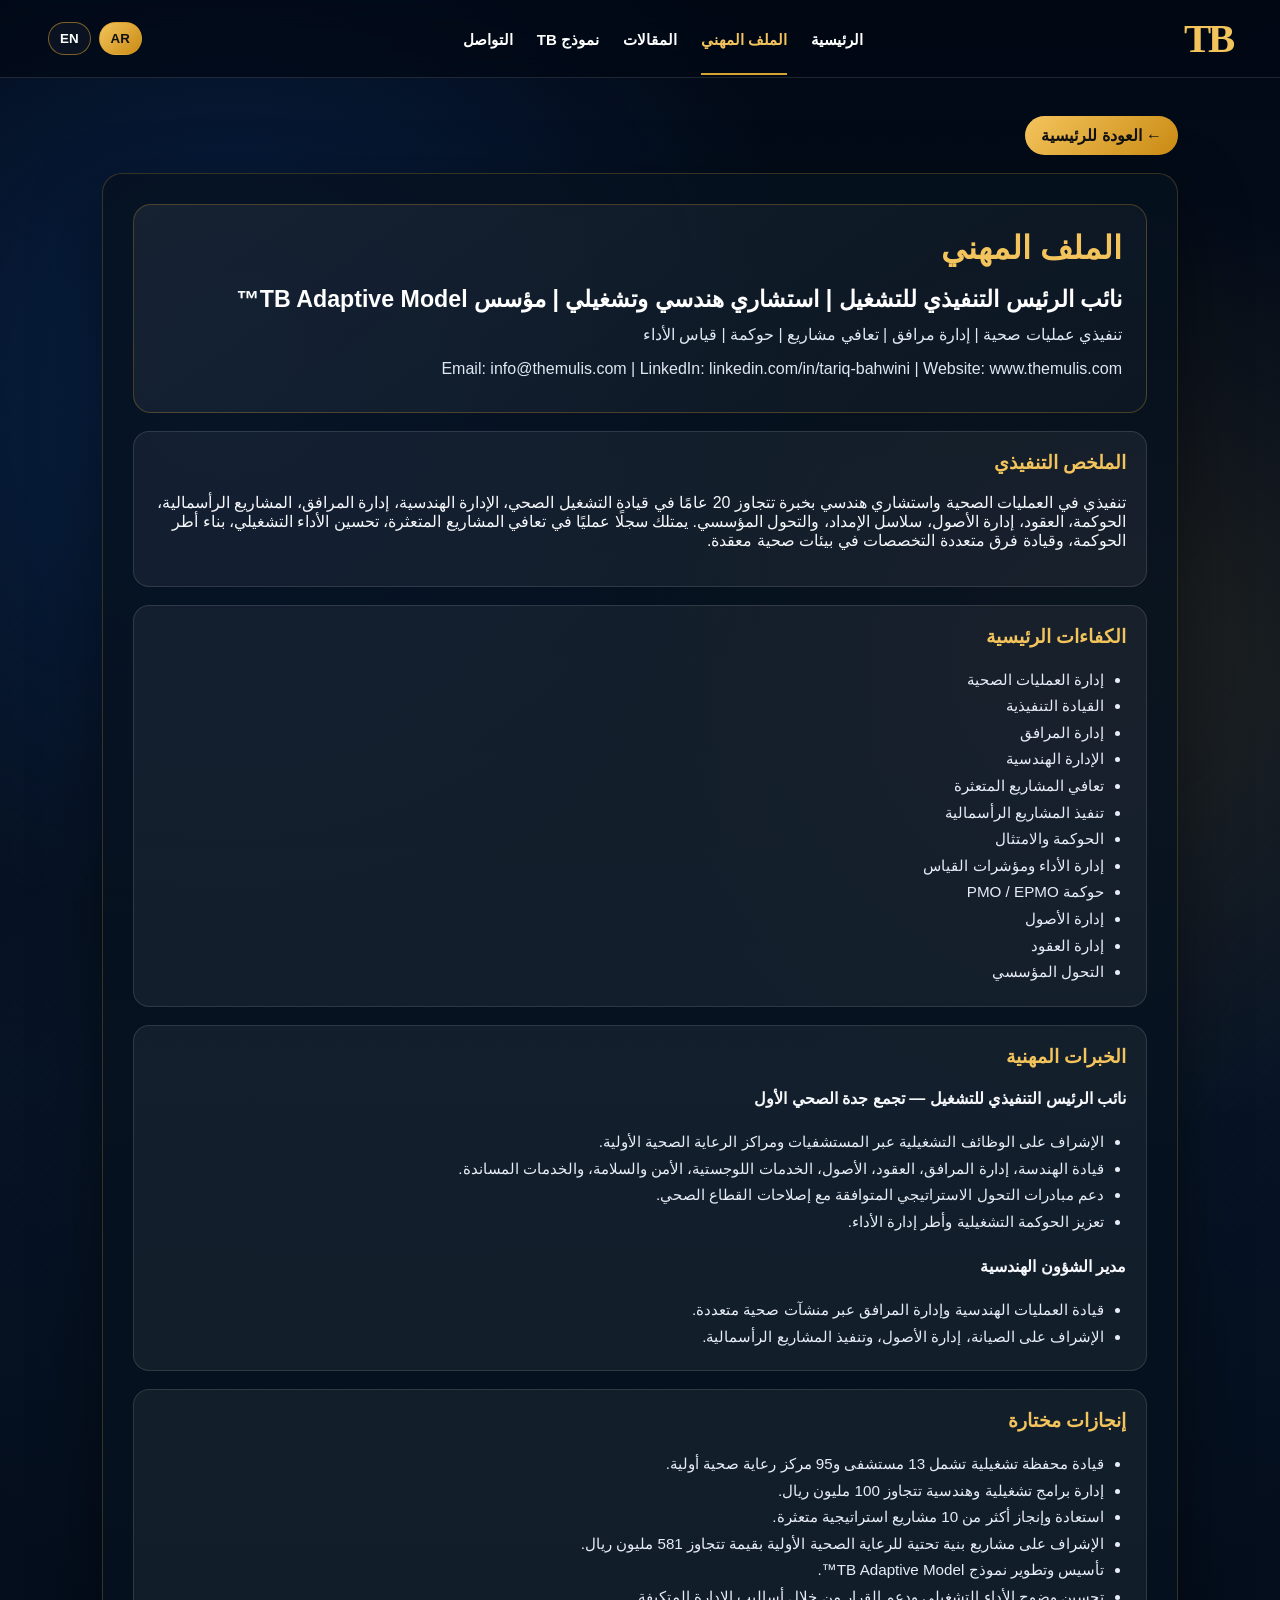
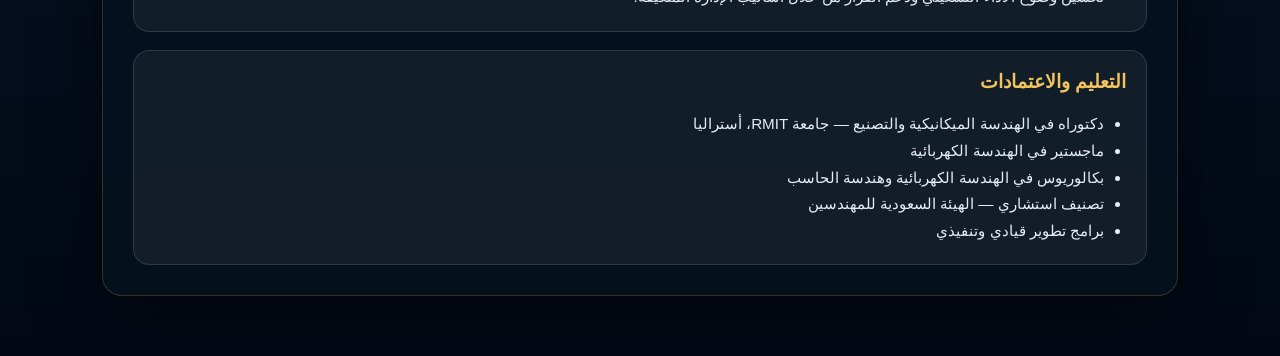
==== commit 9616a7bd: "Add files via upload" ====
--- a/about.html
+++ b/about.html
@@ -1,109 +1 @@
-<!DOCTYPE html>
-<html lang="ar" dir="rtl">
-<head>
-  <meta charset="UTF-8"/>
-  <meta name="viewport" content="width=device-width, initial-scale=1.0"/>
-  <title>Professional Profile | Dr. Tariq Bahwini</title>
-  <meta name="description" content="Executive professional profile of Dr. Tariq Mohana Bahwini, Deputy CEO for Operations and founder of TB Adaptive Model."/>
-  <link rel="stylesheet" href="styles.css"/>
-</head>
-<body>
-<main class="site-shell profile-page">
-<header class="navbar"><a class="logo" href="index.html">TB</a><button class="menu-btn" aria-label="Open Menu">☰</button><nav class="nav-links"><a href="index.html" data-i18n="navHome"></a><a class="active" href="about.html" data-i18n="navProfile"></a><a href="articles.html" data-i18n="navArticles"></a><a href="tb-model.html" data-i18n="navModel"></a><a href="contact.html" data-i18n="navContact"></a></nav><div class="lang"><button data-lang-btn="ar">AR</button><button data-lang-btn="en">EN</button></div></header>
-
-<section class="cv-hero">
-  <div class="cv-portrait-wrap"><img src="assets/portrait.png" alt="Dr. Tariq Mohana Bahwini"/></div>
-  <div class="cv-hero-text">
-    <p class="eyebrow" data-i18n="cvRoleSmall"></p>
-    <h1 data-i18n="cvName"></h1>
-    <h2 data-i18n="cvHeroTitle"></h2>
-    <p class="impact" data-i18n="cvImpact"></p>
-    <div class="hero-actions">
-      <a class="btn primary" href="assets/executive-profile-brochure.jpeg" target="_blank" data-i18n="viewProfileBrochure"></a>
-      <a class="btn secondary" href="https://www.linkedin.com/in/tariq-bahwini" target="_blank" rel="noreferrer" data-i18n="linkedinProfile"></a>
-      <a class="btn secondary" href="tb-model.html" data-i18n="exploreModel"></a>
-    </div>
-  </div>
-  <div class="snapshot-panel">
-    <h3 data-i18n="executiveSnapshot"></h3>
-    <div class="snapshot-grid">
-      <article><b>21+</b><span data-i18n="snapYears"></span></article>
-      <article><b>7</b><span data-i18n="snapHospitals"></span></article>
-      <article><b>60</b><span data-i18n="snapPHC"></span></article>
-      <article><b>1</b><span data-i18n="snapLab"></span></article>
-      <article><b>120,000+</b><span data-i18n="snapAssets"></span></article>
-      <article><b>30+</b><span data-i18n="snapContractors"></span></article>
-      <article><b>30+</b><span data-i18n="snapRecovered"></span></article>
-      <article><b>SAR 773M+</b><span data-i18n="snapInfra"></span></article>
-    </div>
-  </div>
-</section>
-
-<section class="profile-layout">
-  <aside class="side-competencies">
-    <div><span>⚙</span><p data-i18n="sideOps"></p></div>
-    <div><span>🏗</span><p data-i18n="sideInfra"></p></div>
-    <div><span>🛡</span><p data-i18n="sideGovernance"></p></div>
-    <div><span>🎯</span><p data-i18n="sideStrategic"></p></div>
-    <div><span>↗</span><p data-i18n="sideTransformation"></p></div>
-  </aside>
-
-  <section class="profile-main">
-    <div class="profile-card about-summary">
-      <h2 data-i18n="aboutTariq"></h2>
-      <p data-i18n="aboutP1"></p>
-      <p data-i18n="aboutP2"></p>
-      <p data-i18n="aboutP3"></p>
-    </div>
-    <div class="profile-card brochure-card">
-      <h2 data-i18n="executiveProfileBrochure"></h2>
-      <img src="assets/executive-profile-brochure.jpeg" alt="Executive Profile Brochure"/>
-      <a class="btn primary" href="assets/executive-profile-brochure.jpeg" target="_blank" data-i18n="viewProfileBrochure"></a>
-    </div>
-  </section>
-
-  <aside class="achievement-panel">
-    <h3 data-i18n="selectedAchievements"></h3>
-    <div class="achievement"><b>30+</b><span data-i18n="achRecovered"></span></div>
-    <div class="achievement"><b>SAR 773M+</b><span data-i18n="achInfra"></span></div>
-    <div class="achievement"><b>120,000+</b><span data-i18n="achAssets"></span></div>
-    <div class="achievement"><b>SANAD Platform™</b><span data-i18n="achSanad"></span></div>
-    <div class="achievement"><b>Operational Excellence</b><span data-i18n="achOperational"></span></div>
-  </aside>
-</section>
-
-<section class="career-section">
-  <h2 data-i18n="careerJourney"></h2>
-  <div class="career-line">
-    <article><b>2005</b><span>IT Engineer</span><p>Al-Amal Hospital</p></article>
-    <article><b>2018</b><span>Engineering Projects Manager</span><p>Directorate of Health Affairs – Jeddah</p></article>
-    <article><b>2019</b><span>Director of Projects & Engineering Affairs</span><p>Directorate of Health Affairs – Jeddah</p></article>
-    <article><b>2024</b><span>Deputy CEO for Operations</span><p>First Jeddah Health Cluster</p></article>
-  </div>
-</section>
-
-<section class="tb-profile-section">
-  <div class="tb-core-card">
-    <p class="eyebrow" data-i18n="founderDeveloper"></p>
-    <h2>TB Adaptive Model™</h2>
-    <p data-i18n="tbProfileDesc"></p>
-    <div class="tb-concepts">
-      <article><b>Governance Latency™</b><span data-i18n="tbLatency"></span></article>
-      <article><b>Executive Stability™</b><span data-i18n="tbStability"></span></article>
-      <article><b>Governance Friction™</b><span data-i18n="tbFriction"></span></article>
-      <article><b>Adaptive Governance™</b><span data-i18n="tbAdaptiveGov"></span></article>
-      <article><b>Strategic Execution™</b><span data-i18n="tbExecution"></span></article>
-      <article><b>Organizational Resilience™</b><span data-i18n="tbResilience"></span></article>
-    </div>
-  </div>
-  <div class="credentials-grid">
-    <div class="profile-card"><h3 data-i18n="education"></h3><ul data-i18n="eduList"></ul></div>
-    <div class="profile-card"><h3 data-i18n="certifications"></h3><ul data-i18n="certList"></ul></div>
-    <div class="profile-card"><h3 data-i18n="memberships"></h3><ul data-i18n="memberList"></ul></div>
-    <div class="profile-card"><h3 data-i18n="selectedPublications"></h3><ul data-i18n="publicationList"></ul></div>
-  </div>
-</section>
-
-<footer class="footer"><div class="footer-brand"><div class="footer-logo">TB</div><p data-i18n="footerBio"></p></div><div><h4 data-i18n="footerQuick"></h4><a href="index.html" data-i18n="navHome"></a><a href="about.html" data-i18n="navProfile"></a><a href="articles.html" data-i18n="navArticles"></a><a href="tb-model.html" data-i18n="navModel"></a><a href="contact.html" data-i18n="navContact"></a></div><div><h4 data-i18n="footerFocus"></h4><a>Healthcare Operations</a><a>Facilities Management</a><a>Project Recovery</a><a>Adaptive Governance</a></div><div><h4 data-i18n="footerContact"></h4><a href="mailto:info@themulis.com">info@themulis.com</a><a href="https://www.linkedin.com/in/tariq-bahwini" target="_blank">LinkedIn Profile</a><a href="https://www.themulis.com">www.themulis.com</a></div></footer>
-<div class="copyright">© 2026 Dr. Tariq Mohana Bahwini. All Rights Reserved.</div>
-</main><script src="script.js"></script></body></html>+<!DOCTYPE html><html lang="ar" dir="rtl"><head><meta charset="UTF-8"/><meta name="viewport" content="width=device-width, initial-scale=1.0"/><title>Professional Profile | Dr. Tariq Bahwini</title><link rel="stylesheet" href="styles.css"/></head><body><main class="site-shell"><header class="navbar"><a class="logo" href="index.html">TB</a><button class="menu-btn" aria-label="Open Menu">☰</button><nav class="nav-links"><a  href="index.html" data-i18n="navHome"></a><a class=active href="about.html" data-i18n="navProfile"></a><a  href="articles.html" data-i18n="navArticles"></a><a  href="tb-model.html" data-i18n="navModel"></a><a  href="contact.html" data-i18n="navContact"></a></nav><div class="lang"><button data-lang-btn="ar">AR</button><button data-lang-btn="en">EN</button></div></header><section class="inner-page"><a class="back" href="index.html" data-i18n="back"></a><div class="inner-card ats-profile"><div class="ats-header"><h1 data-i18n="profH1"></h1><h2 data-i18n="profRole"></h2><p data-i18n="profKeywords"></p><p>Email: <a href="mailto:info@themulis.com">info@themulis.com</a> | LinkedIn: <a href="https://www.linkedin.com/in/tariq-bahwini" target="_blank">linkedin.com/in/tariq-bahwini</a> | Website: <a href="https://www.themulis.com">www.themulis.com</a></p></div><section class="ats-section"><h3 data-i18n="execSummary"></h3><p data-i18n="execText"></p></section><section class="ats-section"><h3 data-i18n="competencies"></h3><ul data-i18n="compList"></ul></section><section class="ats-section"><h3 data-i18n="experience"></h3><div data-i18n="expText"></div></section><section class="ats-section"><h3 data-i18n="achievements"></h3><ul data-i18n="achList"></ul></section><section class="ats-section"><h3 data-i18n="education"></h3><ul data-i18n="eduList"></ul></section></div></section></main><script src="script.js"></script></body></html>
--- a/styles.css
+++ b/styles.css
@@ -284,18 +284,3 @@
 html[dir="ltr"] .card b{
   text-align:center;
 }
-
-
-/* === Version 2.0 Professional Profile Page === */
-.profile-page{background:linear-gradient(180deg,#f8f8f6 0%,#f1f3f6 55%,#061126 100%);color:#0a1730}
-.profile-page .navbar{background:#071426;color:#fff}.profile-page .nav-links a{color:#fff}.profile-page .site-shell:before{display:none}
-.cv-hero{max-width:1220px;margin:0 auto;padding:34px 24px 18px;display:grid;grid-template-columns:310px 1fr 520px;gap:24px;align-items:center;background:linear-gradient(100deg,#071426 0 23%,#f8f8f6 23% 100%);border-bottom:1px solid rgba(7,20,38,.12);position:relative;z-index:2}
-.cv-portrait-wrap{align-self:stretch;display:flex;align-items:flex-end;justify-content:center;min-height:420px;overflow:hidden}.cv-portrait-wrap img{max-height:440px;max-width:100%;object-fit:contain;filter:drop-shadow(0 22px 35px rgba(0,0,0,.25))}
-.cv-hero-text{padding:14px 0}.cv-hero-text .eyebrow,.tb-profile-section .eyebrow{color:#b07713;font-weight:900;text-transform:uppercase;letter-spacing:.03em}.cv-hero-text h1{font-size:clamp(2rem,3vw,3.15rem);line-height:1.08;margin:8px 0;color:#0a1730;font-weight:950}.cv-hero-text h2{font-size:1rem;line-height:1.45;color:#14233c;text-transform:uppercase;letter-spacing:.02em;margin:0 0 18px}.impact{color:#b07713;font-weight:800;font-size:1.12rem;line-height:1.65;border-top:1px solid rgba(10,23,48,.18);padding-top:18px}.cv-hero .btn.secondary{color:#0a1730;border-color:rgba(10,23,48,.22);background:#fff}
-.snapshot-panel{background:#fff;border:1px solid rgba(10,23,48,.15);border-radius:14px;box-shadow:0 18px 45px rgba(10,23,48,.12);overflow:hidden}.snapshot-panel h3{margin:0;background:#071426;color:#fff;text-align:center;padding:14px;text-transform:uppercase;letter-spacing:.03em}.snapshot-grid{display:grid;grid-template-columns:repeat(4,1fr)}.snapshot-grid article{min-height:112px;padding:18px 10px;display:grid;place-items:center;text-align:center;border-inline-start:1px solid rgba(10,23,48,.12);border-bottom:1px solid rgba(10,23,48,.12)}.snapshot-grid b{font-size:1.55rem;color:#c98a13}.snapshot-grid span{font-size:.72rem;font-weight:900;color:#10213b;text-transform:uppercase;line-height:1.35}
-.profile-layout{max-width:1220px;margin:0 auto;padding:28px 24px;display:grid;grid-template-columns:210px 1fr 330px;gap:24px;position:relative;z-index:2}.side-competencies{display:grid;gap:14px}.side-competencies div{display:flex;gap:12px;align-items:center;color:#10213b;font-weight:800;font-size:.82rem}.side-competencies span{color:#c98a13;font-size:1.35rem}.profile-main{display:grid;grid-template-columns:1.25fr .9fr;gap:22px}.profile-card{background:#fff;border:1px solid rgba(10,23,48,.12);border-radius:14px;box-shadow:0 16px 35px rgba(10,23,48,.08);padding:24px;color:#10213b}.profile-card h2,.profile-card h3,.career-section h2{margin-top:0;color:#0a1730;text-transform:uppercase;letter-spacing:.04em}.profile-card p,.profile-card li{color:#111;line-height:1.85}.brochure-card{text-align:center}.brochure-card img{width:100%;border-radius:10px;border:1px solid rgba(10,23,48,.12);margin:10px 0 18px}.achievement-panel{background:#071426;color:#fff;border-radius:14px;padding:20px;box-shadow:0 18px 45px rgba(10,23,48,.2)}.achievement-panel h3{color:#f4c45c;margin-top:0;text-transform:uppercase}.achievement{display:grid;grid-template-columns:1fr;gap:2px;border-top:1px solid rgba(244,196,92,.2);padding:14px 0}.achievement b{color:#f4c45c;font-size:1.25rem}.achievement span{color:#e9eef7;line-height:1.45;font-size:.88rem}
-.career-section{max-width:1220px;margin:0 auto 28px;padding:0 24px;position:relative;z-index:2}.career-section h2{text-align:center}.career-line{display:grid;grid-template-columns:repeat(4,1fr);gap:0;background:#fff;border:1px solid rgba(10,23,48,.12);border-radius:14px;box-shadow:0 16px 35px rgba(10,23,48,.08);overflow:hidden}.career-line article{padding:24px;text-align:center;min-height:200px;border-inline-start:1px solid rgba(10,23,48,.12)}.career-line article:first-child{border-inline-start:0}.career-line b{display:block;color:#c98a13;font-size:1.55rem;margin-bottom:14px}.career-line span{display:block;color:#0a1730;font-weight:900;text-transform:uppercase;line-height:1.35}.career-line p{color:#333;line-height:1.6}
-.tb-profile-section{max-width:1220px;margin:0 auto;padding:0 24px 34px;display:grid;grid-template-columns:1.1fr 1.2fr;gap:24px;position:relative;z-index:2}.tb-core-card{background:#071426;color:#fff;border-radius:16px;padding:28px;border:1px solid rgba(244,196,92,.24);box-shadow:0 18px 45px rgba(10,23,48,.2)}.tb-core-card h2{color:#fff;font-size:2rem;margin:4px 0}.tb-core-card p{color:#e9eef7;line-height:1.75}.tb-concepts{display:grid;grid-template-columns:1fr 1fr;gap:12px;margin-top:18px}.tb-concepts article{border:1px solid rgba(244,196,92,.25);border-radius:12px;padding:14px;background:rgba(255,255,255,.04)}.tb-concepts b{display:block;color:#f4c45c;margin-bottom:6px}.tb-concepts span{font-size:.86rem;line-height:1.5;color:#eef3fb}.credentials-grid{display:grid;grid-template-columns:1fr 1fr;gap:18px}.credentials-grid .profile-card{padding:22px}.credentials-grid ul{margin:0;padding-inline-start:20px}.profile-page .footer,.profile-page .copyright{color:#fff}.profile-page .footer a,.profile-page .footer p{color:#dfe7f2}.profile-page .footer h4{color:#fff}
-html[dir="rtl"] .cv-hero{direction:rtl}html[dir="rtl"] .cv-hero-text,html[dir="rtl"] .profile-card,html[dir="rtl"] .achievement-panel{text-align:right}html[dir="ltr"] .cv-hero{direction:ltr}html[dir="ltr"] .cv-hero-text,html[dir="ltr"] .profile-card,html[dir="ltr"] .achievement-panel{text-align:left}
-@media(max-width:1100px){.cv-hero{grid-template-columns:260px 1fr}.snapshot-panel{grid-column:1/-1}.profile-layout{grid-template-columns:1fr}.side-competencies{grid-template-columns:repeat(2,1fr)}.profile-main{grid-template-columns:1fr}.tb-profile-section{grid-template-columns:1fr}}
-@media(max-width:720px){.cv-hero{grid-template-columns:1fr;background:#f8f8f6;text-align:center}.cv-portrait-wrap{background:#071426;border-radius:0 0 28px 28px;min-height:330px}.cv-portrait-wrap img{max-height:350px}.snapshot-grid{grid-template-columns:repeat(2,1fr)}.career-line{grid-template-columns:1fr}.career-line article{border-inline-start:0;border-top:1px solid rgba(10,23,48,.12)}.tb-concepts,.credentials-grid,.side-competencies{grid-template-columns:1fr}}
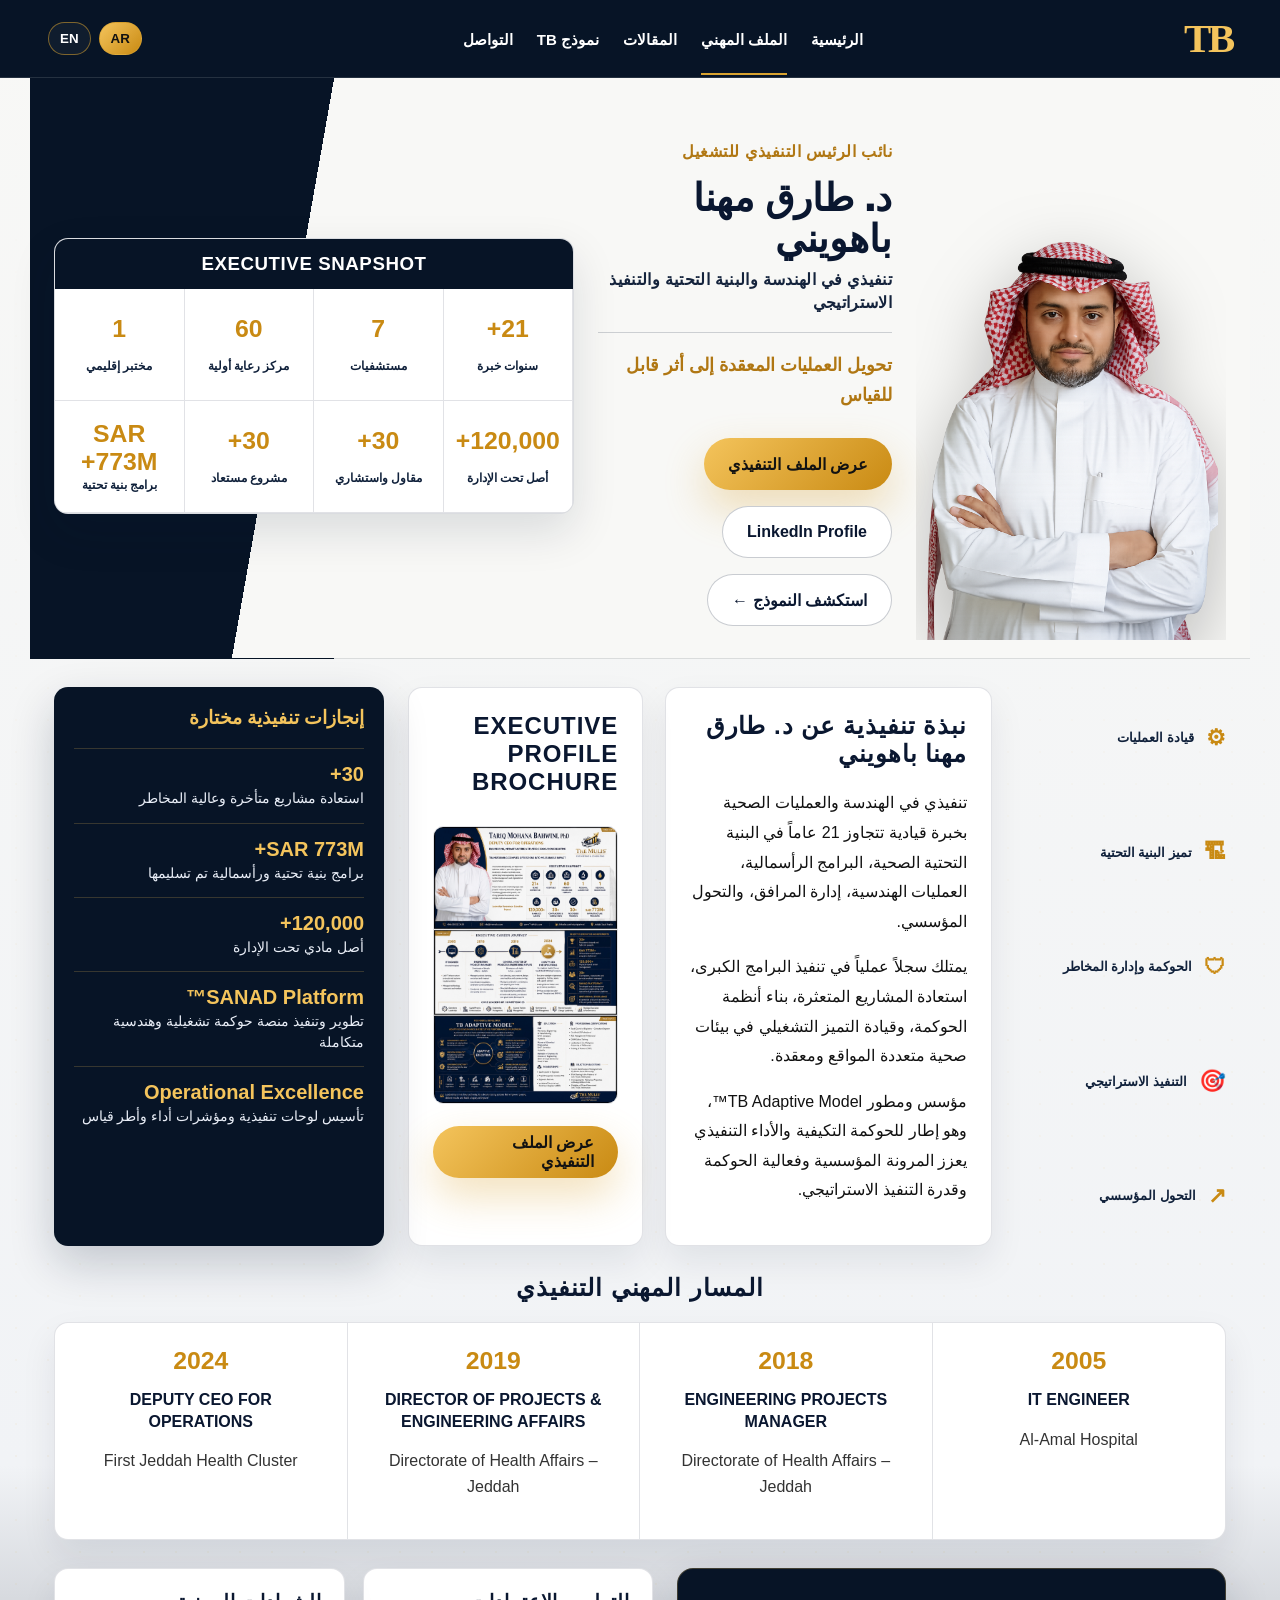
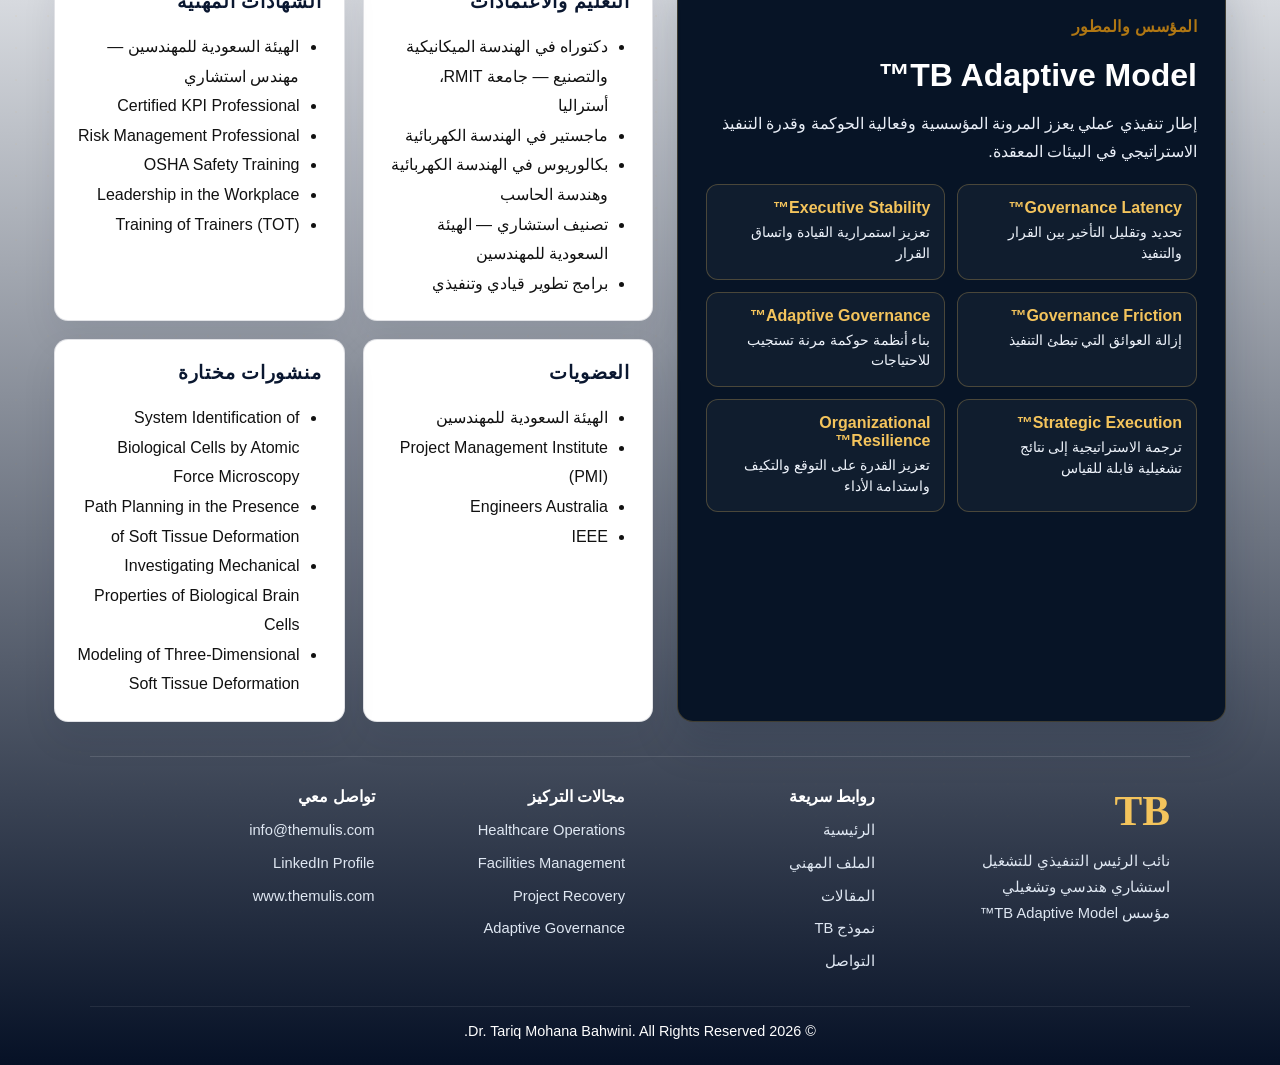
==== commit b356526f: "Add files via upload" ====
--- a/about.html
+++ b/about.html
@@ -1 +1,109 @@
-<!DOCTYPE html><html lang="ar" dir="rtl"><head><meta charset="UTF-8"/><meta name="viewport" content="width=device-width, initial-scale=1.0"/><title>Professional Profile | Dr. Tariq Bahwini</title><link rel="stylesheet" href="styles.css"/></head><body><main class="site-shell"><header class="navbar"><a class="logo" href="index.html">TB</a><button class="menu-btn" aria-label="Open Menu">☰</button><nav class="nav-links"><a  href="index.html" data-i18n="navHome"></a><a class=active href="about.html" data-i18n="navProfile"></a><a  href="articles.html" data-i18n="navArticles"></a><a  href="tb-model.html" data-i18n="navModel"></a><a  href="contact.html" data-i18n="navContact"></a></nav><div class="lang"><button data-lang-btn="ar">AR</button><button data-lang-btn="en">EN</button></div></header><section class="inner-page"><a class="back" href="index.html" data-i18n="back"></a><div class="inner-card ats-profile"><div class="ats-header"><h1 data-i18n="profH1"></h1><h2 data-i18n="profRole"></h2><p data-i18n="profKeywords"></p><p>Email: <a href="mailto:info@themulis.com">info@themulis.com</a> | LinkedIn: <a href="https://www.linkedin.com/in/tariq-bahwini" target="_blank">linkedin.com/in/tariq-bahwini</a> | Website: <a href="https://www.themulis.com">www.themulis.com</a></p></div><section class="ats-section"><h3 data-i18n="execSummary"></h3><p data-i18n="execText"></p></section><section class="ats-section"><h3 data-i18n="competencies"></h3><ul data-i18n="compList"></ul></section><section class="ats-section"><h3 data-i18n="experience"></h3><div data-i18n="expText"></div></section><section class="ats-section"><h3 data-i18n="achievements"></h3><ul data-i18n="achList"></ul></section><section class="ats-section"><h3 data-i18n="education"></h3><ul data-i18n="eduList"></ul></section></div></section></main><script src="script.js"></script></body></html>
+<!DOCTYPE html>
+<html lang="ar" dir="rtl">
+<head>
+  <meta charset="UTF-8"/>
+  <meta name="viewport" content="width=device-width, initial-scale=1.0"/>
+  <title>Professional Profile | Dr. Tariq Bahwini</title>
+  <meta name="description" content="Executive professional profile of Dr. Tariq Mohana Bahwini, Deputy CEO for Operations and founder of TB Adaptive Model."/>
+  <link rel="stylesheet" href="styles.css"/>
+</head>
+<body>
+<main class="site-shell profile-page">
+<header class="navbar"><a class="logo" href="index.html">TB</a><button class="menu-btn" aria-label="Open Menu">☰</button><nav class="nav-links"><a href="index.html" data-i18n="navHome"></a><a class="active" href="about.html" data-i18n="navProfile"></a><a href="articles.html" data-i18n="navArticles"></a><a href="tb-model.html" data-i18n="navModel"></a><a href="contact.html" data-i18n="navContact"></a></nav><div class="lang"><button data-lang-btn="ar">AR</button><button data-lang-btn="en">EN</button></div></header>
+
+<section class="cv-hero">
+  <div class="cv-portrait-wrap"><img src="assets/portrait.png" alt="Dr. Tariq Mohana Bahwini"/></div>
+  <div class="cv-hero-text">
+    <p class="eyebrow" data-i18n="cvRoleSmall"></p>
+    <h1 data-i18n="cvName"></h1>
+    <h2 data-i18n="cvHeroTitle"></h2>
+    <p class="impact" data-i18n="cvImpact"></p>
+    <div class="hero-actions">
+      <a class="btn primary" href="assets/executive-profile-brochure.jpeg" target="_blank" data-i18n="viewProfileBrochure"></a>
+      <a class="btn secondary" href="https://www.linkedin.com/in/tariq-bahwini" target="_blank" rel="noreferrer" data-i18n="linkedinProfile"></a>
+      <a class="btn secondary" href="tb-model.html" data-i18n="exploreModel"></a>
+    </div>
+  </div>
+  <div class="snapshot-panel">
+    <h3 data-i18n="executiveSnapshot"></h3>
+    <div class="snapshot-grid">
+      <article><b>21+</b><span data-i18n="snapYears"></span></article>
+      <article><b>7</b><span data-i18n="snapHospitals"></span></article>
+      <article><b>60</b><span data-i18n="snapPHC"></span></article>
+      <article><b>1</b><span data-i18n="snapLab"></span></article>
+      <article><b>120,000+</b><span data-i18n="snapAssets"></span></article>
+      <article><b>30+</b><span data-i18n="snapContractors"></span></article>
+      <article><b>30+</b><span data-i18n="snapRecovered"></span></article>
+      <article><b>SAR 773M+</b><span data-i18n="snapInfra"></span></article>
+    </div>
+  </div>
+</section>
+
+<section class="profile-layout">
+  <aside class="side-competencies">
+    <div><span>⚙</span><p data-i18n="sideOps"></p></div>
+    <div><span>🏗</span><p data-i18n="sideInfra"></p></div>
+    <div><span>🛡</span><p data-i18n="sideGovernance"></p></div>
+    <div><span>🎯</span><p data-i18n="sideStrategic"></p></div>
+    <div><span>↗</span><p data-i18n="sideTransformation"></p></div>
+  </aside>
+
+  <section class="profile-main">
+    <div class="profile-card about-summary">
+      <h2 data-i18n="aboutTariq"></h2>
+      <p data-i18n="aboutP1"></p>
+      <p data-i18n="aboutP2"></p>
+      <p data-i18n="aboutP3"></p>
+    </div>
+    <div class="profile-card brochure-card">
+      <h2 data-i18n="executiveProfileBrochure"></h2>
+      <img src="assets/executive-profile-brochure.jpeg" alt="Executive Profile Brochure"/>
+      <a class="btn primary" href="assets/executive-profile-brochure.jpeg" target="_blank" data-i18n="viewProfileBrochure"></a>
+    </div>
+  </section>
+
+  <aside class="achievement-panel">
+    <h3 data-i18n="selectedAchievements"></h3>
+    <div class="achievement"><b>30+</b><span data-i18n="achRecovered"></span></div>
+    <div class="achievement"><b>SAR 773M+</b><span data-i18n="achInfra"></span></div>
+    <div class="achievement"><b>120,000+</b><span data-i18n="achAssets"></span></div>
+    <div class="achievement"><b>SANAD Platform™</b><span data-i18n="achSanad"></span></div>
+    <div class="achievement"><b>Operational Excellence</b><span data-i18n="achOperational"></span></div>
+  </aside>
+</section>
+
+<section class="career-section">
+  <h2 data-i18n="careerJourney"></h2>
+  <div class="career-line">
+    <article><b>2005</b><span>IT Engineer</span><p>Al-Amal Hospital</p></article>
+    <article><b>2018</b><span>Engineering Projects Manager</span><p>Directorate of Health Affairs – Jeddah</p></article>
+    <article><b>2019</b><span>Director of Projects & Engineering Affairs</span><p>Directorate of Health Affairs – Jeddah</p></article>
+    <article><b>2024</b><span>Deputy CEO for Operations</span><p>First Jeddah Health Cluster</p></article>
+  </div>
+</section>
+
+<section class="tb-profile-section">
+  <div class="tb-core-card">
+    <p class="eyebrow" data-i18n="founderDeveloper"></p>
+    <h2>TB Adaptive Model™</h2>
+    <p data-i18n="tbProfileDesc"></p>
+    <div class="tb-concepts">
+      <article><b>Governance Latency™</b><span data-i18n="tbLatency"></span></article>
+      <article><b>Executive Stability™</b><span data-i18n="tbStability"></span></article>
+      <article><b>Governance Friction™</b><span data-i18n="tbFriction"></span></article>
+      <article><b>Adaptive Governance™</b><span data-i18n="tbAdaptiveGov"></span></article>
+      <article><b>Strategic Execution™</b><span data-i18n="tbExecution"></span></article>
+      <article><b>Organizational Resilience™</b><span data-i18n="tbResilience"></span></article>
+    </div>
+  </div>
+  <div class="credentials-grid">
+    <div class="profile-card"><h3 data-i18n="education"></h3><ul data-i18n="eduList"></ul></div>
+    <div class="profile-card"><h3 data-i18n="certifications"></h3><ul data-i18n="certList"></ul></div>
+    <div class="profile-card"><h3 data-i18n="memberships"></h3><ul data-i18n="memberList"></ul></div>
+    <div class="profile-card"><h3 data-i18n="selectedPublications"></h3><ul data-i18n="publicationList"></ul></div>
+  </div>
+</section>
+
+<footer class="footer"><div class="footer-brand"><div class="footer-logo">TB</div><p data-i18n="footerBio"></p></div><div><h4 data-i18n="footerQuick"></h4><a href="index.html" data-i18n="navHome"></a><a href="about.html" data-i18n="navProfile"></a><a href="articles.html" data-i18n="navArticles"></a><a href="tb-model.html" data-i18n="navModel"></a><a href="contact.html" data-i18n="navContact"></a></div><div><h4 data-i18n="footerFocus"></h4><a>Healthcare Operations</a><a>Facilities Management</a><a>Project Recovery</a><a>Adaptive Governance</a></div><div><h4 data-i18n="footerContact"></h4><a href="mailto:info@themulis.com">info@themulis.com</a><a href="https://www.linkedin.com/in/tariq-bahwini" target="_blank">LinkedIn Profile</a><a href="https://www.themulis.com">www.themulis.com</a></div></footer>
+<div class="copyright">© 2026 Dr. Tariq Mohana Bahwini. All Rights Reserved.</div>
+</main><script src="script.js"></script></body></html>
--- a/styles.css
+++ b/styles.css
@@ -284,3 +284,18 @@
 html[dir="ltr"] .card b{
   text-align:center;
 }
+
+
+/* === Version 2.0 Professional Profile Page === */
+.profile-page{background:linear-gradient(180deg,#f8f8f6 0%,#f1f3f6 55%,#061126 100%);color:#0a1730}
+.profile-page .navbar{background:#071426;color:#fff}.profile-page .nav-links a{color:#fff}.profile-page .site-shell:before{display:none}
+.cv-hero{max-width:1220px;margin:0 auto;padding:34px 24px 18px;display:grid;grid-template-columns:310px 1fr 520px;gap:24px;align-items:center;background:linear-gradient(100deg,#071426 0 23%,#f8f8f6 23% 100%);border-bottom:1px solid rgba(7,20,38,.12);position:relative;z-index:2}
+.cv-portrait-wrap{align-self:stretch;display:flex;align-items:flex-end;justify-content:center;min-height:420px;overflow:hidden}.cv-portrait-wrap img{max-height:440px;max-width:100%;object-fit:contain;filter:drop-shadow(0 22px 35px rgba(0,0,0,.25))}
+.cv-hero-text{padding:14px 0}.cv-hero-text .eyebrow,.tb-profile-section .eyebrow{color:#b07713;font-weight:900;text-transform:uppercase;letter-spacing:.03em}.cv-hero-text h1{font-size:clamp(2rem,3vw,3.15rem);line-height:1.08;margin:8px 0;color:#0a1730;font-weight:950}.cv-hero-text h2{font-size:1rem;line-height:1.45;color:#14233c;text-transform:uppercase;letter-spacing:.02em;margin:0 0 18px}.impact{color:#b07713;font-weight:800;font-size:1.12rem;line-height:1.65;border-top:1px solid rgba(10,23,48,.18);padding-top:18px}.cv-hero .btn.secondary{color:#0a1730;border-color:rgba(10,23,48,.22);background:#fff}
+.snapshot-panel{background:#fff;border:1px solid rgba(10,23,48,.15);border-radius:14px;box-shadow:0 18px 45px rgba(10,23,48,.12);overflow:hidden}.snapshot-panel h3{margin:0;background:#071426;color:#fff;text-align:center;padding:14px;text-transform:uppercase;letter-spacing:.03em}.snapshot-grid{display:grid;grid-template-columns:repeat(4,1fr)}.snapshot-grid article{min-height:112px;padding:18px 10px;display:grid;place-items:center;text-align:center;border-inline-start:1px solid rgba(10,23,48,.12);border-bottom:1px solid rgba(10,23,48,.12)}.snapshot-grid b{font-size:1.55rem;color:#c98a13}.snapshot-grid span{font-size:.72rem;font-weight:900;color:#10213b;text-transform:uppercase;line-height:1.35}
+.profile-layout{max-width:1220px;margin:0 auto;padding:28px 24px;display:grid;grid-template-columns:210px 1fr 330px;gap:24px;position:relative;z-index:2}.side-competencies{display:grid;gap:14px}.side-competencies div{display:flex;gap:12px;align-items:center;color:#10213b;font-weight:800;font-size:.82rem}.side-competencies span{color:#c98a13;font-size:1.35rem}.profile-main{display:grid;grid-template-columns:1.25fr .9fr;gap:22px}.profile-card{background:#fff;border:1px solid rgba(10,23,48,.12);border-radius:14px;box-shadow:0 16px 35px rgba(10,23,48,.08);padding:24px;color:#10213b}.profile-card h2,.profile-card h3,.career-section h2{margin-top:0;color:#0a1730;text-transform:uppercase;letter-spacing:.04em}.profile-card p,.profile-card li{color:#111;line-height:1.85}.brochure-card{text-align:center}.brochure-card img{width:100%;border-radius:10px;border:1px solid rgba(10,23,48,.12);margin:10px 0 18px}.achievement-panel{background:#071426;color:#fff;border-radius:14px;padding:20px;box-shadow:0 18px 45px rgba(10,23,48,.2)}.achievement-panel h3{color:#f4c45c;margin-top:0;text-transform:uppercase}.achievement{display:grid;grid-template-columns:1fr;gap:2px;border-top:1px solid rgba(244,196,92,.2);padding:14px 0}.achievement b{color:#f4c45c;font-size:1.25rem}.achievement span{color:#e9eef7;line-height:1.45;font-size:.88rem}
+.career-section{max-width:1220px;margin:0 auto 28px;padding:0 24px;position:relative;z-index:2}.career-section h2{text-align:center}.career-line{display:grid;grid-template-columns:repeat(4,1fr);gap:0;background:#fff;border:1px solid rgba(10,23,48,.12);border-radius:14px;box-shadow:0 16px 35px rgba(10,23,48,.08);overflow:hidden}.career-line article{padding:24px;text-align:center;min-height:200px;border-inline-start:1px solid rgba(10,23,48,.12)}.career-line article:first-child{border-inline-start:0}.career-line b{display:block;color:#c98a13;font-size:1.55rem;margin-bottom:14px}.career-line span{display:block;color:#0a1730;font-weight:900;text-transform:uppercase;line-height:1.35}.career-line p{color:#333;line-height:1.6}
+.tb-profile-section{max-width:1220px;margin:0 auto;padding:0 24px 34px;display:grid;grid-template-columns:1.1fr 1.2fr;gap:24px;position:relative;z-index:2}.tb-core-card{background:#071426;color:#fff;border-radius:16px;padding:28px;border:1px solid rgba(244,196,92,.24);box-shadow:0 18px 45px rgba(10,23,48,.2)}.tb-core-card h2{color:#fff;font-size:2rem;margin:4px 0}.tb-core-card p{color:#e9eef7;line-height:1.75}.tb-concepts{display:grid;grid-template-columns:1fr 1fr;gap:12px;margin-top:18px}.tb-concepts article{border:1px solid rgba(244,196,92,.25);border-radius:12px;padding:14px;background:rgba(255,255,255,.04)}.tb-concepts b{display:block;color:#f4c45c;margin-bottom:6px}.tb-concepts span{font-size:.86rem;line-height:1.5;color:#eef3fb}.credentials-grid{display:grid;grid-template-columns:1fr 1fr;gap:18px}.credentials-grid .profile-card{padding:22px}.credentials-grid ul{margin:0;padding-inline-start:20px}.profile-page .footer,.profile-page .copyright{color:#fff}.profile-page .footer a,.profile-page .footer p{color:#dfe7f2}.profile-page .footer h4{color:#fff}
+html[dir="rtl"] .cv-hero{direction:rtl}html[dir="rtl"] .cv-hero-text,html[dir="rtl"] .profile-card,html[dir="rtl"] .achievement-panel{text-align:right}html[dir="ltr"] .cv-hero{direction:ltr}html[dir="ltr"] .cv-hero-text,html[dir="ltr"] .profile-card,html[dir="ltr"] .achievement-panel{text-align:left}
+@media(max-width:1100px){.cv-hero{grid-template-columns:260px 1fr}.snapshot-panel{grid-column:1/-1}.profile-layout{grid-template-columns:1fr}.side-competencies{grid-template-columns:repeat(2,1fr)}.profile-main{grid-template-columns:1fr}.tb-profile-section{grid-template-columns:1fr}}
+@media(max-width:720px){.cv-hero{grid-template-columns:1fr;background:#f8f8f6;text-align:center}.cv-portrait-wrap{background:#071426;border-radius:0 0 28px 28px;min-height:330px}.cv-portrait-wrap img{max-height:350px}.snapshot-grid{grid-template-columns:repeat(2,1fr)}.career-line{grid-template-columns:1fr}.career-line article{border-inline-start:0;border-top:1px solid rgba(10,23,48,.12)}.tb-concepts,.credentials-grid,.side-competencies{grid-template-columns:1fr}}
